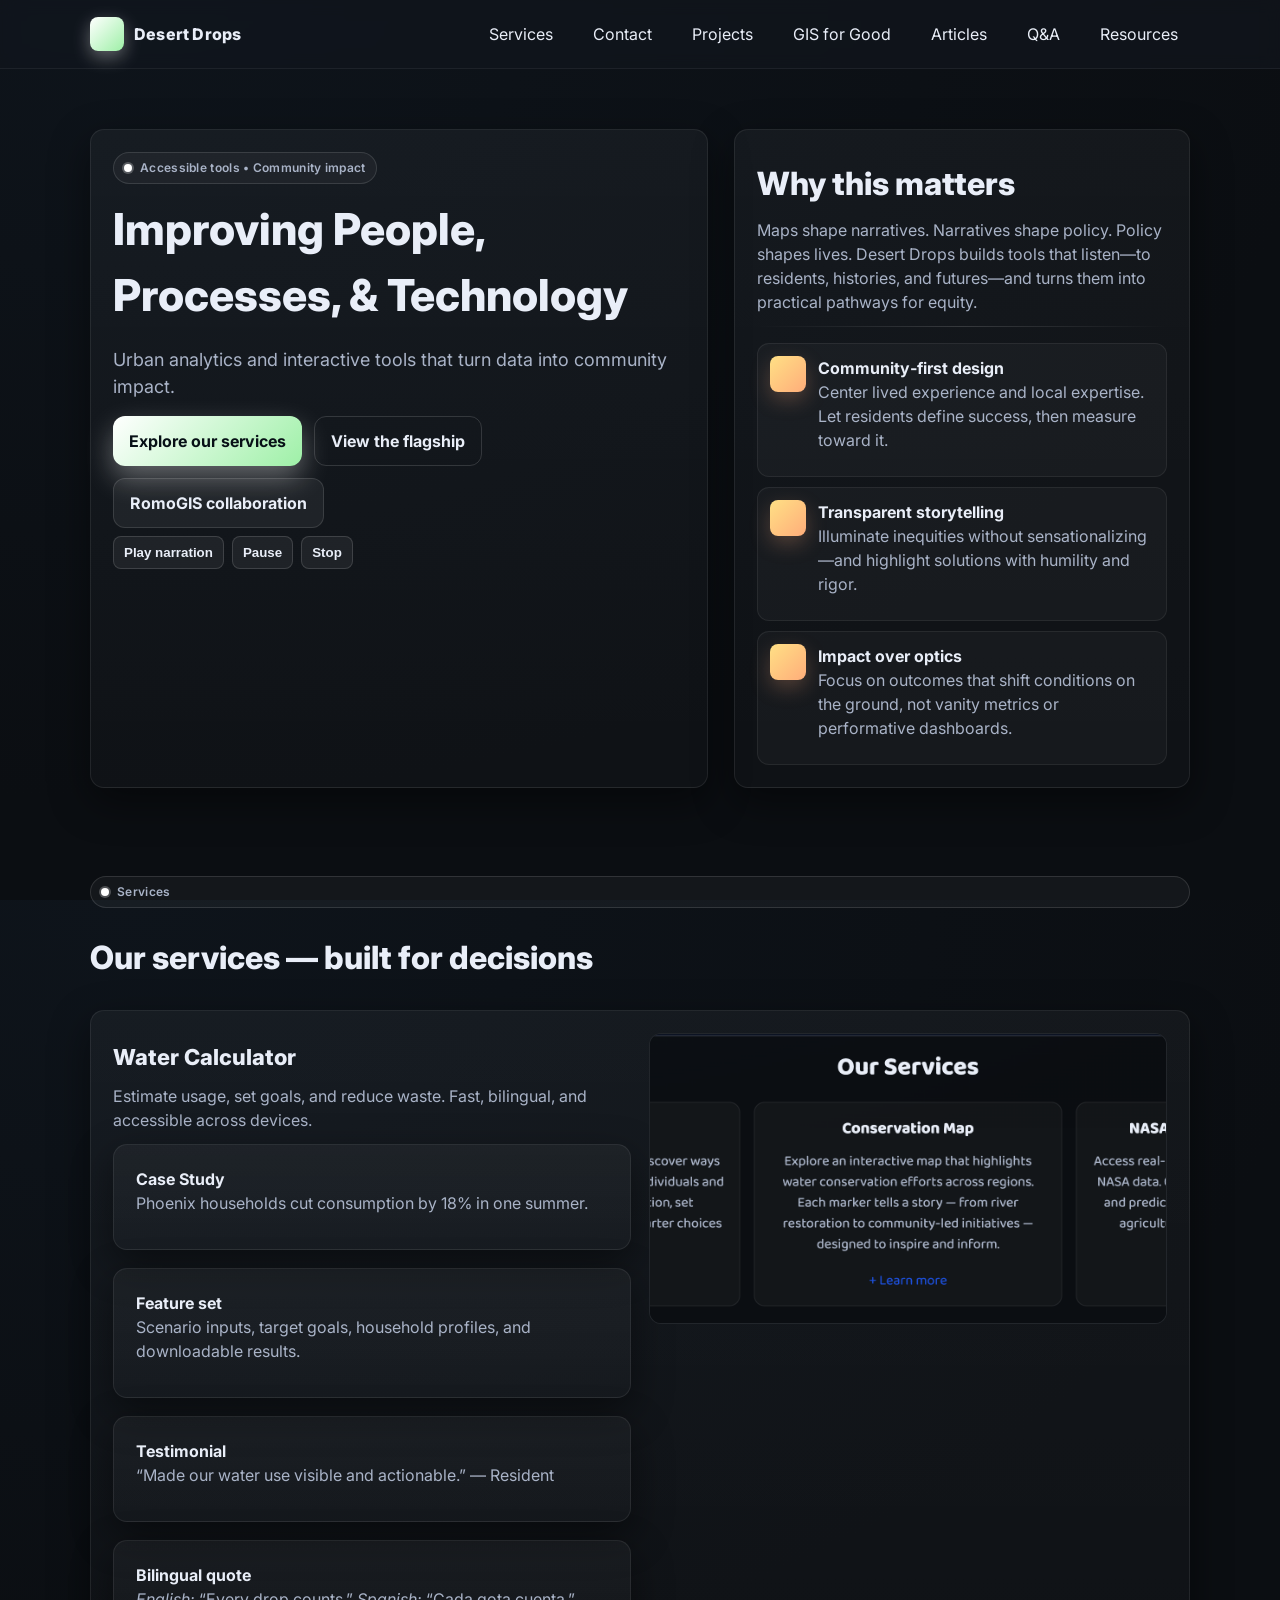
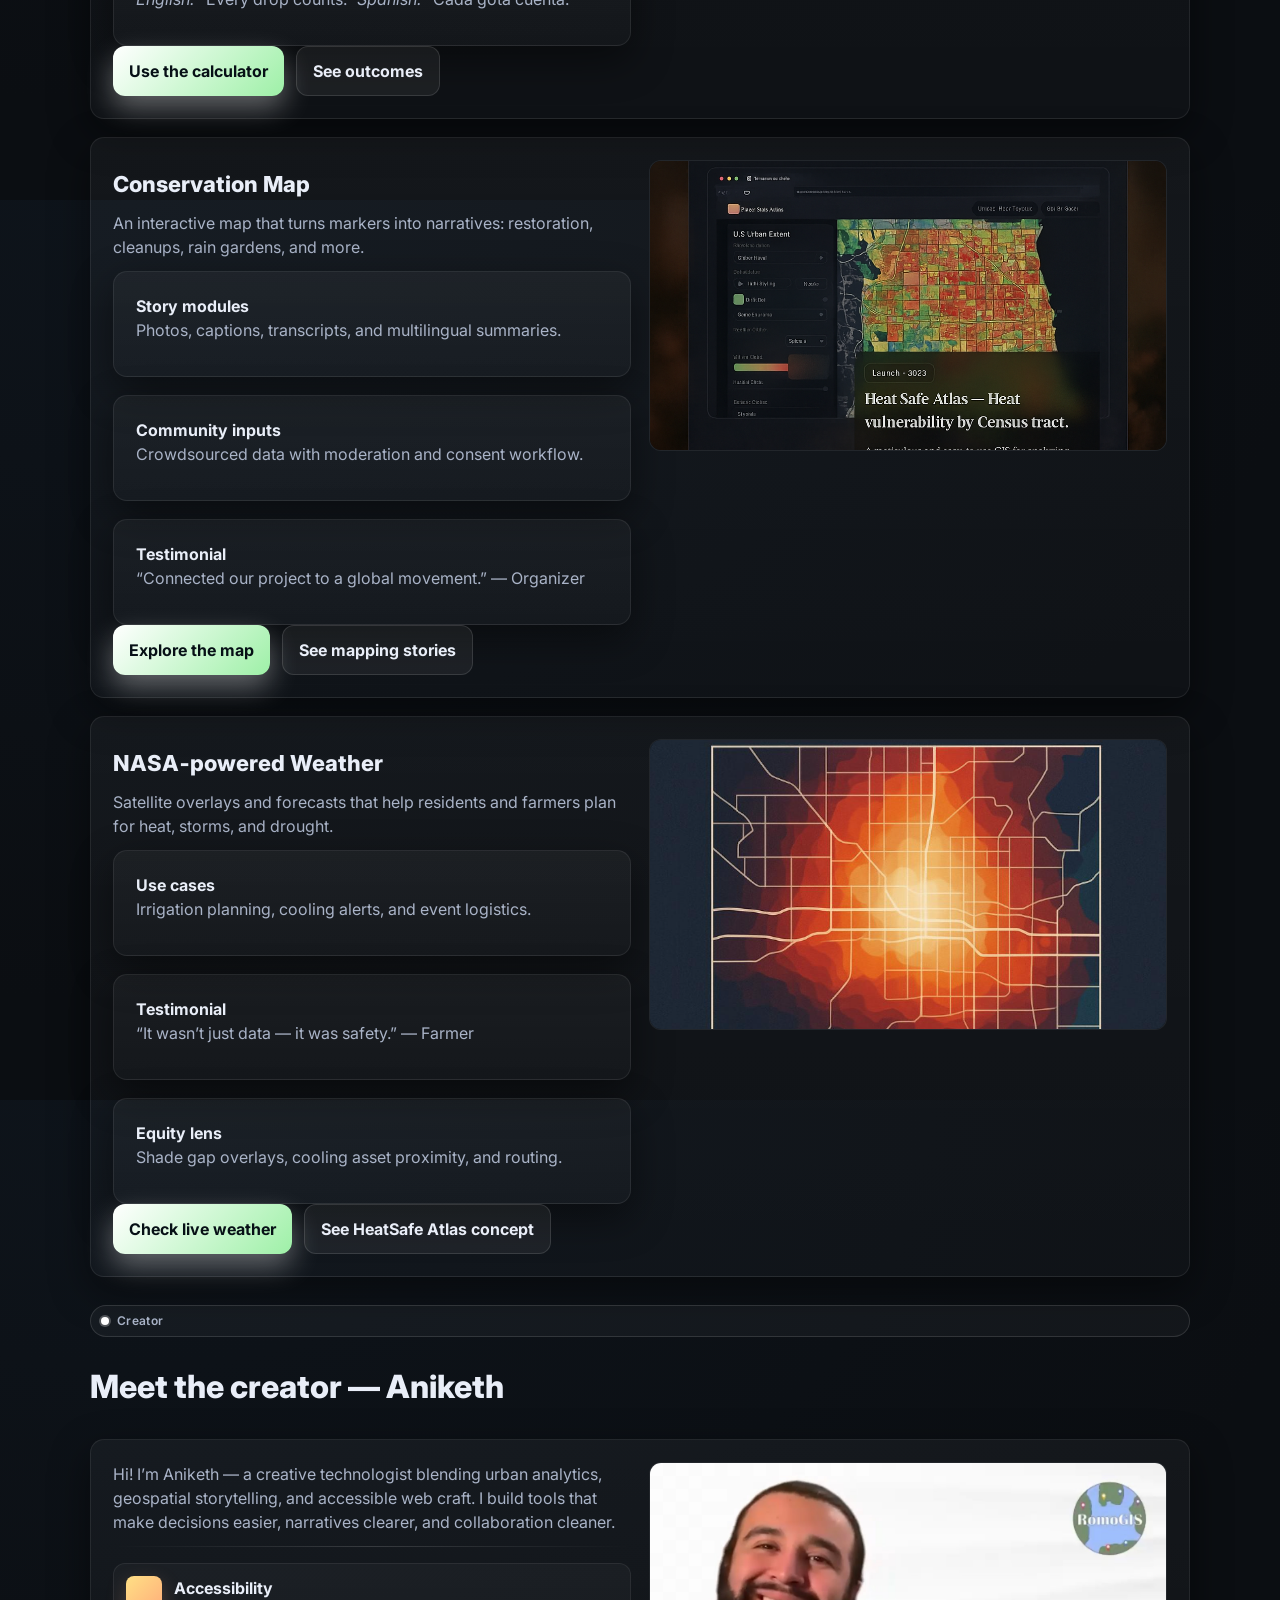
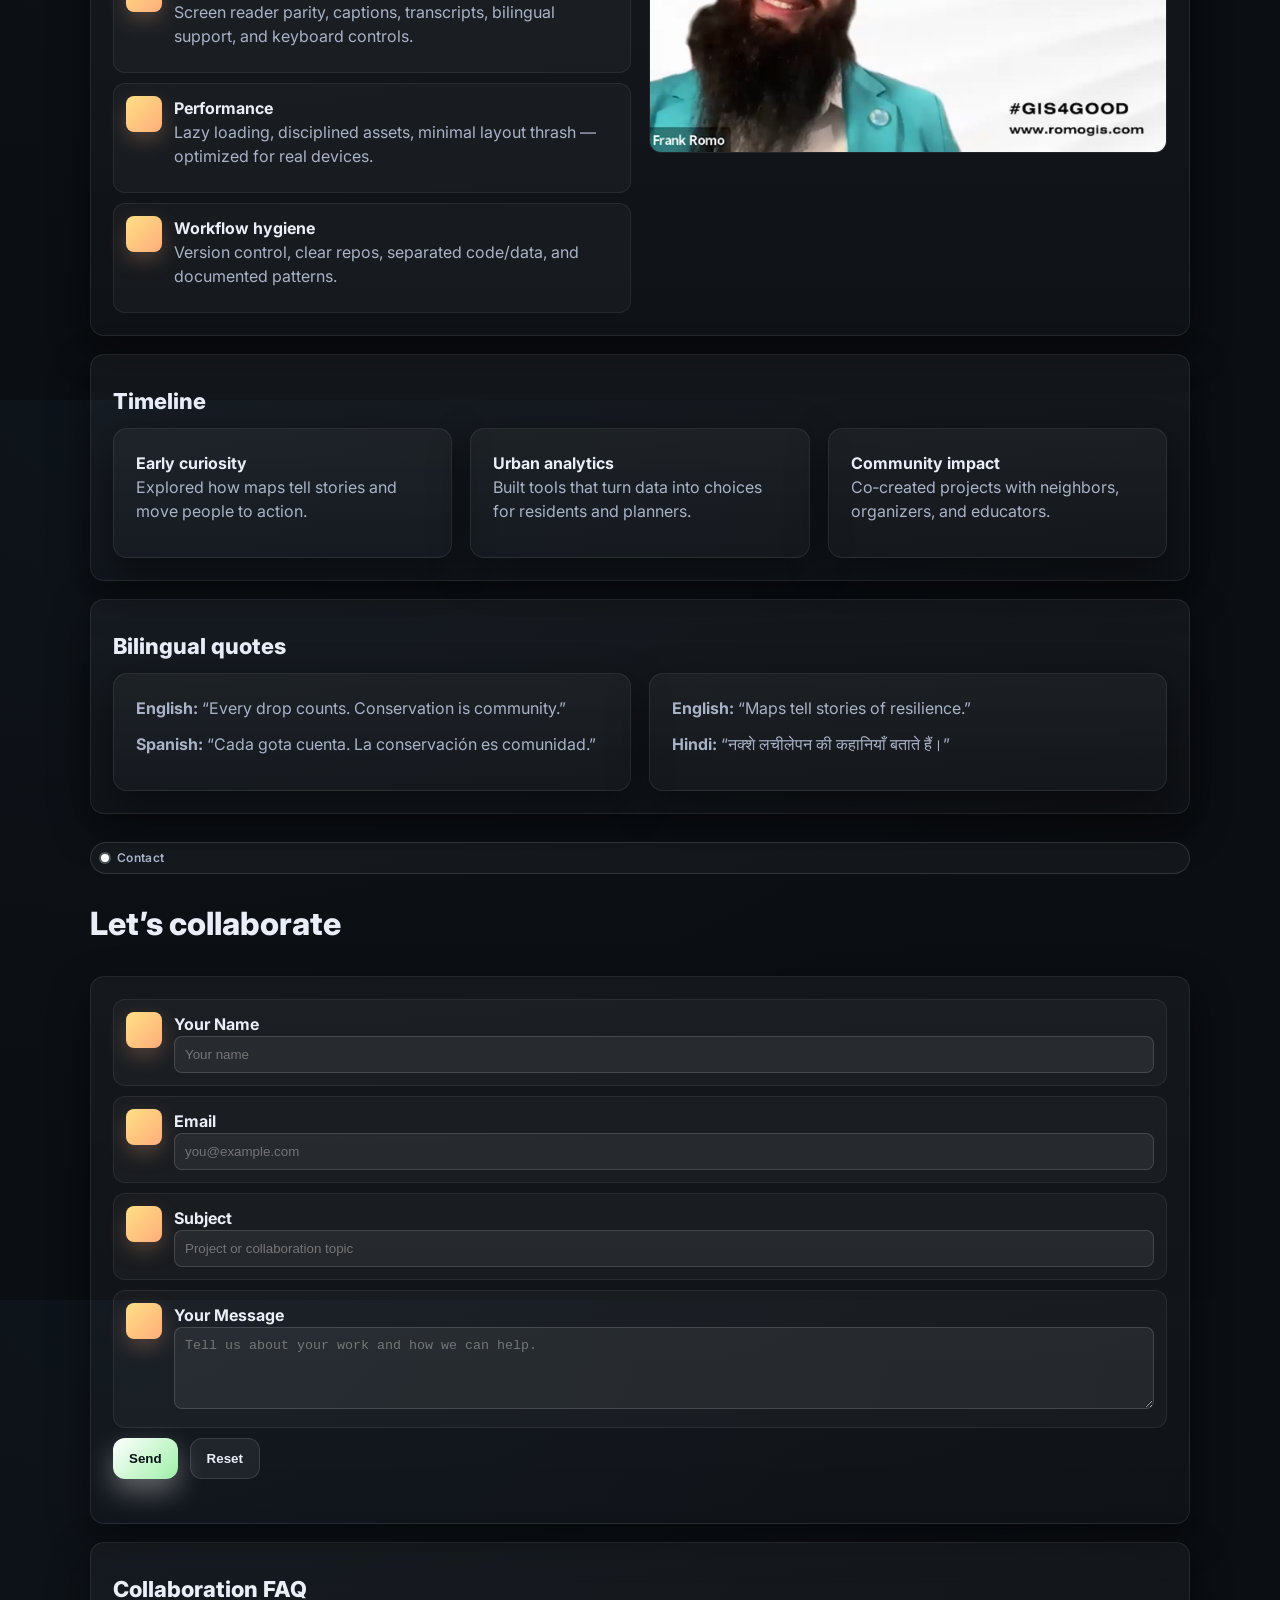
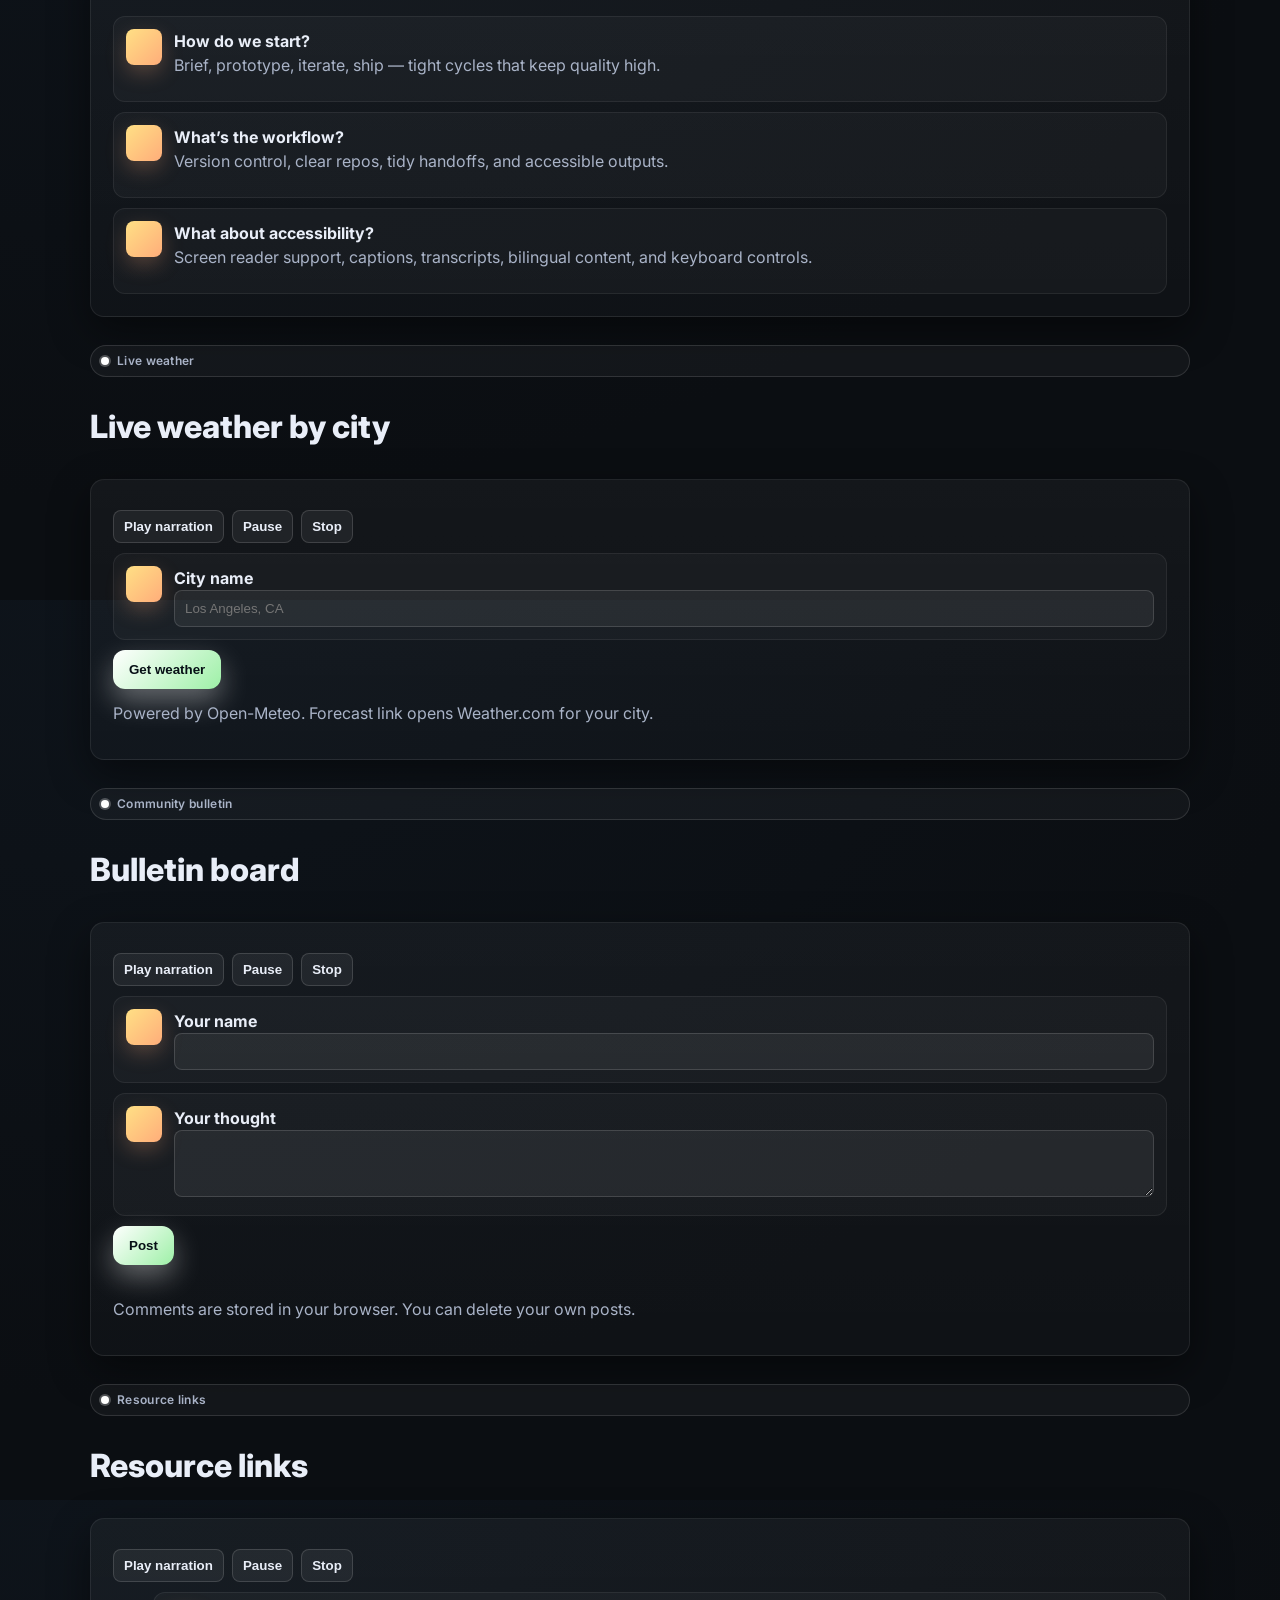
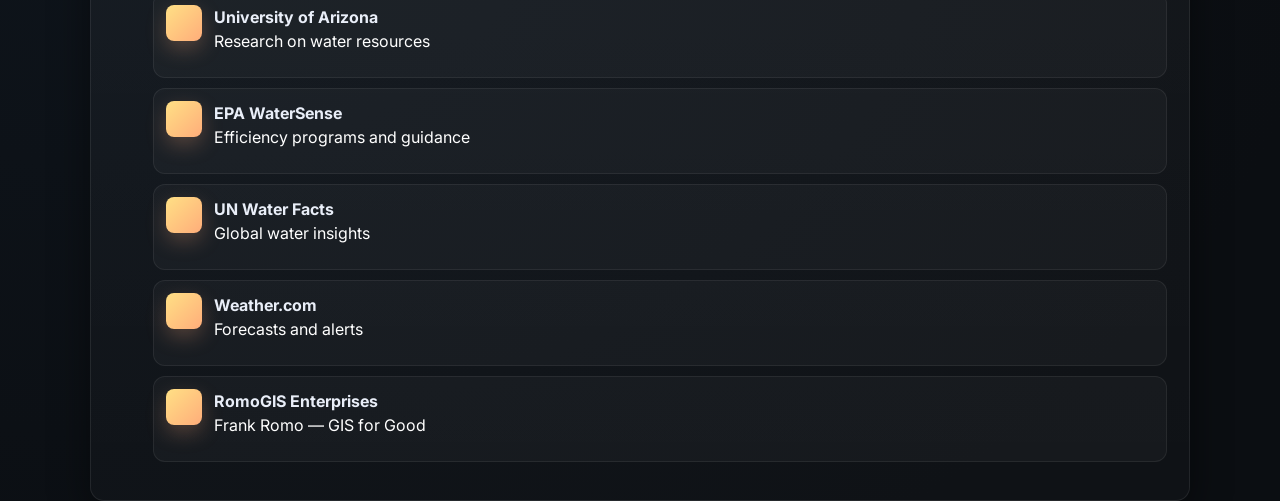
==== public/index.html @ 3dded693 "Initial site commit" ====
<!DOCTYPE html>
<html lang="en">
<head>
  <!-- Meta -->
  <meta charset="UTF-8"/>
  <meta name="viewport" content="width=device-width,initial-scale=1"/>
  <title>Desert Drops — Urban analytics, maps, and accessible tools</title>
  <meta name="description" content="Cinematic urban analytics, accessible tools, and community mapping. Water, conservation, NASA weather, and equity storytelling built for real users."/>

  <!-- Fonts (tribute aesthetic) -->
  <link href="https://fonts.googleapis.com/css2?family=Inter:wght@400;600;800&display=swap" rel="stylesheet"/>

  <!-- Styles -->
  <style>
    :root {
      --bg: #0b0e12;
      --card: #12161d;
      --text: #e9eef8;
      --muted: #a9b3c7;
      --accent: #ffffff;
      --accent-2: #9ef0a7;
      --danger: #ff6b6b;
      --shadow: 0 14px 40px rgba(0,0,0,0.45);
      --radius: 14px;
      --gap: 18px;
      --container: min(1100px, 92vw);
    }

    * { box-sizing: border-box; }
    html, body { height: 100%; }
    body {
      margin: 0;
      background:
        radial-gradient(1200px 800px at 10% 0%, #0e141b, var(--bg)),
        radial-gradient(1000px 600px at 90% 110%, #0e141b, var(--bg));
      color: var(--text);
      font-family: Inter, system-ui, -apple-system, Segoe UI, Roboto, "Helvetica Neue", Arial, sans-serif;
      line-height: 1.5;
    }
    a { color: var(--accent); text-decoration: none; }
    a:hover { text-decoration: underline; }

    /* Header & Nav */
    header {
      position: sticky; top: 0; z-index: 40;
      backdrop-filter: saturate(120%) blur(8px);
      background: rgba(18,22,29,0.7);
      border-bottom: 1px solid rgba(255,255,255,0.06);
    }
    .nav {
      display: flex; align-items: center; justify-content: space-between;
      width: var(--container); margin: 0 auto; padding: 14px 0;
    }
    .brand { display: flex; align-items: center; gap: 10px; font-weight: 800; letter-spacing: 0.2px; }
    .brand .logo {
      width: 34px; height: 34px; border-radius: 8px;
      background: linear-gradient(135deg, var(--accent), var(--accent-2));
      box-shadow: 0 6px 18px rgba(255,255,255,0.35);
    }
    .brand .text { color: var(--text); font-weight: 800; }
    .nav-links { display: flex; gap: 16px; flex-wrap: wrap; }
    .nav-links a {
      padding: 8px 12px; border-radius: 8px; color: var(--text);
      transition: background 0.2s ease;
    }
    .nav-links a:hover { background: rgba(255,255,255,0.06); }

    /* Cards & layout */
    .card {
      background: linear-gradient(180deg, rgba(255,255,255,0.04), rgba(255,255,255,0.02));
      border: 1px solid rgba(255,255,255,0.08);
      border-radius: var(--radius);
      box-shadow: var(--shadow);
    }
    .pad { padding: 22px; }

    .section { width: var(--container); margin: 28px auto; display: grid; gap: var(--gap); }
    .grid-2 { display: grid; grid-template-columns: 1fr 1fr; gap: var(--gap); }
    .grid-3 { display: grid; grid-template-columns: repeat(3, 1fr); gap: var(--gap); }
    .grid-auto { display: grid; gap: var(--gap); grid-template-columns: repeat(auto-fit, minmax(280px, 1fr)); }

    .title { font-size: clamp(26px, 5vw, 44px); font-weight: 800; margin: 12px 0 10px; }
    .lead { color: var(--muted); font-size: clamp(14px, 1.6vw, 18px); margin-bottom: 16px; }
    .h2 { font-size: clamp(22px, 4vw, 32px); font-weight: 800; margin: 8px 0 10px; }
    .p { color: var(--muted); margin: 0 0 12px; }

    .tag {
      display: inline-flex; align-items: center; gap: 8px;
      padding: 6px 10px; border-radius: 999px;
      font-size: 12px; font-weight: 600; letter-spacing: 0.3px;
      color: var(--muted);
      border: 1px solid rgba(255,255,255,0.12);
      background: rgba(255,255,255,0.04);
    }
    .tag .dot {
      width: 8px; height: 8px; border-radius: 50%;
      background: var(--accent);
      box-shadow: 0 0 0 2px rgba(255,255,255,0.25);
    }

    .cta-row { display: flex; gap: 12px; flex-wrap: wrap; }
    .btn {
      display: inline-flex; align-items: center; gap: 10px;
      padding: 12px 16px; border-radius: 12px; font-weight: 700;
      border: 1px solid rgba(255,255,255,0.12);
      background: rgba(255,255,255,0.06); color: var(--text);
      transition: transform 0.06s ease, background 0.2s ease, box-shadow 0.2s ease;
    }
    .btn:hover { transform: translateY(-1px); background: rgba(255,255,255,0.09); }
    .btn.primary {
      background: linear-gradient(135deg, var(--accent), var(--accent-2));
      color: #071016; border: none;
      box-shadow: 0 12px 28px rgba(255,255,255,0.35);
    }
    .btn.ghost { background: transparent; border: 1px solid rgba(255,255,255,0.14); }

    .list { display: grid; gap: 10px; }
    .item {
      display: grid; grid-template-columns: auto 1fr; gap: 12px; align-items: start;
      padding: 12px; border-radius: 12px;
      background: rgba(255,255,255,0.03);
      border: 1px solid rgba(255,255,255,0.07);
    }
    .item .icon {
      width: 36px; height: 36px; border-radius: 8px;
      background: linear-gradient(135deg, #ffe085, #ffad7a);
      box-shadow: 0 8px 20px rgba(255,173,122,0.25);
    }

    /* Media blocks */
    .media-grid { display: grid; gap: 14px; grid-template-columns: repeat(auto-fit, minmax(240px, 1fr)); }
    .media {
      aspect-ratio: 16/9; background: #0f1319;
      border: 1px solid rgba(255,255,255,0.08);
      border-radius: 12px; overflow: hidden;
    }
    .media iframe, .media video, .media img { width: 100%; height: 100%; display: block; object-fit: cover; }

    /* Hero video container */
    .hero { position: relative; min-height: 52vh; overflow: hidden; }
    .hero video { position: absolute; inset: 0; width: 100%; height: 100%; object-fit: cover; opacity: 0.35; }
    .hero-wrap { position: relative; z-index: 1; width: var(--container); margin: 0 auto; padding: 60px 0; display: grid; grid-template-columns: 1.15fr 0.85fr; gap: 26px; }

    /* Divider */
    .divider { height: 1px; background: linear-gradient(90deg, transparent, rgba(255,255,255,0.15), transparent); border: none; margin: 10px 0 16px; }

    /* Accessibility helpers */
    .sr-only { position: absolute !important; width: 1px; height: 1px; padding: 0; margin: -1px; overflow: hidden; clip: rect(0, 0, 0, 0); border: 0; }
    .tts-controls { display: inline-flex; align-items: center; gap: 8px; margin-top: 8px; }
    .tts-btn {
      padding: 8px 10px; border-radius: 8px; border: 1px solid rgba(255,255,255,0.14);
      background: rgba(255,255,255,0.06); color: var(--text); font-weight: 600;
    }

    /* Footer */
    footer {
      width: var(--container); margin: 40px auto 80px;
      color: var(--muted);
      display: flex; justify-content: space-between; align-items: center; gap: 20px;
      border-top: 1px dashed rgba(255,255,255,0.12);
      padding-top: 18px;
    }

    /* Responsive */
    @media (max-width: 900px) {
      .hero-wrap { grid-template-columns: 1fr; }
      .grid-2 { grid-template-columns: 1fr; }
      .grid-3 { grid-template-columns: 1fr; }
    }
  </style>
</head>
<body>
  <!-- Header -->
  <header role="banner" aria-label="Primary navigation">
    <div class="nav">
      <div class="brand" aria-label="Site brand">
        <div class="logo" aria-hidden="true"></div>
        <a href="index.html" class="text">Desert Drops</a>
      </div>
      <nav class="nav-links" aria-label="Main navigation">
        <a href="services.html">Services</a>
        <a href="contact.html">Contact</a>
        <a href="projects.html">Projects</a>
        <a href="gis.html">GIS for Good</a>
        <a href="articles.html">Articles</a>
        <a href="qna.html">Q&A</a>
        <a href="resource.html">Resources</a>  
      </nav>
    </div>
  </header>

  <!-- Hero -->
  <section class="hero" aria-label="Hero with cinematic background">
    <video autoplay loop muted playsinline>
      <source src="assets/lorax.mp4" type="video/mp4"/>
    </video>
    <div class="hero-wrap">
      <article class="card pad" aria-labelledby="hero-title">
        <span class="tag"><span class="dot"></span>Accessible tools • Community impact</span>
        <h1 id="hero-title" class="title">Improving People, Processes, & Technology</h1>
        <p class="lead">Urban analytics and interactive tools that turn data into community impact.</p>
        <div class="cta-row" role="group" aria-label="Primary actions">
          <a class="btn primary" href="#services">Explore our services</a>
          <a class="btn ghost" href="projects.html#featured">View the flagship</a>
          <a class="btn" href="projects.html#romo-collab">RomoGIS collaboration</a>
        </div>
        <div class="tts-controls" aria-label="Text to speech controls">
          <button class="tts-btn" id="tts-play-hero" aria-label="Play narration">Play narration</button>
          <button class="tts-btn" id="tts-pause-hero" aria-label="Pause narration">Pause</button>
          <button class="tts-btn" id="tts-stop-hero" aria-label="Stop narration">Stop</button>
        </div>
      </article>

      <aside class="card pad" aria-labelledby="why-matters-title">
        <h2 id="why-matters-title" class="h2">Why this matters</h2>
        <p class="p">
          Maps shape narratives. Narratives shape policy. Policy shapes lives.
          Desert Drops builds tools that listen—to residents, histories, and futures—and turns them into practical pathways for equity.
        </p>
        <hr class="divider"/>
        <div class="list" aria-label="Core pillars">
          <div class="item">
            <div class="icon" aria-hidden="true"></div>
            <div>
              <strong>Community‑first design</strong>
              <p class="p">Center lived experience and local expertise. Let residents define success, then measure toward it.</p>
            </div>
          </div>
          <div class="item">
            <div class="icon" aria-hidden="true"></div>
            <div>
              <strong>Transparent storytelling</strong>
              <p class="p">Illuminate inequities without sensationalizing—and highlight solutions with humility and rigor.</p>
            </div>
          </div>
          <div class="item">
            <div class="icon" aria-hidden="true"></div>
            <div>
              <strong>Impact over optics</strong>
              <p class="p">Focus on outcomes that shift conditions on the ground, not vanity metrics or performative dashboards.</p>
            </div>
          </div>
        </div>
      </aside>
    </div>
  </section>

  <!-- Services deep dive -->
  <section id="services" class="section" aria-labelledby="services-title">
    <span class="tag"><span class="dot"></span>Services</span>
    <h2 id="services-title" class="h2">Our services — built for decisions</h2>

    <article class="card pad">
      <div class="grid-2">
        <div>
          <h3 class="h2" style="font-size:22px;">Water Calculator</h3>
          <p class="p">Estimate usage, set goals, and reduce waste. Fast, bilingual, and accessible across devices.</p>
          <div class="grid-auto">
            <article class="card pad"><strong>Case Study</strong><p class="p">Phoenix households cut consumption by 18% in one summer.</p></article>
            <article class="card pad"><strong>Feature set</strong><p class="p">Scenario inputs, target goals, household profiles, and downloadable results.</p></article>
            <article class="card pad"><strong>Testimonial</strong><p class="p">“Made our water use visible and actionable.” — Resident</p></article>
            <article class="card pad"><strong>Bilingual quote</strong><p class="p"><em>English:</em> “Every drop counts.” <em>Spanish:</em> “Cada gota cuenta.”</p></article>
          </div>
          <div class="cta-row">
            <a class="btn primary" href="services.html#water-calculator">Use the calculator</a>
            <a class="btn" href="projects.html#case-studies">See outcomes</a>
          </div>
        </div>
        <div>
          <div class="media" aria-label="Water calculator demo">
            <img src="assets/ye.png" alt="Water calculator mockup"/>
          </div>
        </div>
      </div>
    </article>

    <article class="card pad">
      <div class="grid-2">
        <div>
          <h3 class="h2" style="font-size:22px;">Conservation Map</h3>
          <p class="p">An interactive map that turns markers into narratives: restoration, cleanups, rain gardens, and more.</p>
          <div class="grid-auto">
            <article class="card pad"><strong>Story modules</strong><p class="p">Photos, captions, transcripts, and multilingual summaries.</p></article>
            <article class="card pad"><strong>Community inputs</strong><p class="p">Crowdsourced data with moderation and consent workflow.</p></article>
            <article class="card pad"><strong>Testimonial</strong><p class="p">“Connected our project to a global movement.” — Organizer</p></article>
          </div>
          <div class="cta-row">
            <a class="btn primary" href="services.html#conservation-map">Explore the map</a>
            <a class="btn" href="projects.html#mapping-extended">See mapping stories</a>
          </div>
        </div>
        <div>
          <div class="media" aria-label="Conservation map demo">
            <img src="assets/mem2.png" alt="Conservation map mockup"/>
          </div>
        </div>
      </div>
    </article>

    <article class="card pad">
      <div class="grid-2">
        <div>
          <h3 class="h2" style="font-size:22px;">NASA‑powered Weather</h3>
          <p class="p">Satellite overlays and forecasts that help residents and farmers plan for heat, storms, and drought.</p>
          <div class="grid-auto">
            <article class="card pad"><strong>Use cases</strong><p class="p">Irrigation planning, cooling alerts, and event logistics.</p></article>
            <article class="card pad"><strong>Testimonial</strong><p class="p">“It wasn’t just data — it was safety.” — Farmer</p></article>
            <article class="card pad"><strong>Equity lens</strong><p class="p">Shade gap overlays, cooling asset proximity, and routing.</p></article>
          </div>
          <div class="cta-row">
            <a class="btn primary" href="#weather">Check live weather</a>
            <a class="btn" href="projects.html#upcoming-2-details">See HeatSafe Atlas concept</a>
          </div>
        </div>
        <div>
          <div class="media" aria-label="NASA weather demo">
            <img src="assets/eh.png" alt="NASA weather overlays"/>
          </div>
        </div>
      </div>
    </article>
  </section>

  <!-- Meet the creator — extended -->
  <section id="ceo" class="section" aria-labelledby="ceo-title">
    <span class="tag"><span class="dot"></span>Creator</span>
    <h2 id="ceo-title" class="h2">Meet the creator — Aniketh</h2>

    <article class="card pad">
      <div class="grid-2">
        <div>
          <p class="p">
            Hi! I’m Aniketh — a creative technologist blending urban analytics, geospatial storytelling, and accessible web craft.
            I build tools that make decisions easier, narratives clearer, and collaboration cleaner.
          </p>
          <hr class="divider"/>
          <div class="list" aria-label="Creator pillars">
            <div class="item"><div class="icon" aria-hidden="true"></div><div><strong>Accessibility</strong><p class="p">Screen reader parity, captions, transcripts, bilingual support, and keyboard controls.</p></div></div>
            <div class="item"><div class="icon" aria-hidden="true"></div><div><strong>Performance</strong><p class="p">Lazy loading, disciplined assets, minimal layout thrash — optimized for real devices.</p></div></div>
            <div class="item"><div class="icon" aria-hidden="true"></div><div><strong>Workflow hygiene</strong><p class="p">Version control, clear repos, separated code/data, and documented patterns.</p></div></div>
          </div>
        </div>
        <div>
          <div class="media" aria-label="Creator portrait or project collage">
            <img src="assets/wh.jpeg" alt="Community workshop and project collage"/>
          </div>
        </div>
      </div>
    </article>

    <article class="card pad" aria-label="Creator timeline">
      <h3 class="h2" style="font-size:22px;">Timeline</h3>
      <div class="grid-auto">
        <article class="card pad"><strong>Early curiosity</strong><p class="p">Explored how maps tell stories and move people to action.</p></article>
        <article class="card pad"><strong>Urban analytics</strong><p class="p">Built tools that turn data into choices for residents and planners.</p></article>
        <article class="card pad"><strong>Community impact</strong><p class="p">Co‑created projects with neighbors, organizers, and educators.</p></article>
      </div>
    </article>

    <article class="card pad" aria-label="Bilingual quotes">
      <h3 class="h2" style="font-size:22px;">Bilingual quotes</h3>
      <div class="grid-auto">
        <article class="card pad"><p class="p"><strong>English:</strong> “Every drop counts. Conservation is community.”</p><p class="p"><strong>Spanish:</strong> “Cada gota cuenta. La conservación es comunidad.”</p></article>
        <article class="card pad"><p class="p"><strong>English:</strong> “Maps tell stories of resilience.”</p><p class="p"><strong>Hindi:</strong> “नक्शे लचीलेपन की कहानियाँ बताते हैं।”</p></article>
      </div>
    </article>
  </section>

  <!-- Contact -->
  <section id="contact" class="section" aria-labelledby="contact-title">
    <span class="tag"><span class="dot"></span>Contact</span>
    <h2 id="contact-title" class="h2">Let’s collaborate</h2>
    <article class="card pad">
      <form id="contactForm" class="list" aria-label="Contact form">
        <label class="item" for="contactName">
          <div class="icon" aria-hidden="true"></div>
          <div>
            <strong>Your Name</strong>
            <input id="contactName" name="name" type="text" placeholder="Your name" aria-required="true"
                   style="width:100%;padding:10px;border-radius:8px;border:1px solid rgba(255,255,255,0.14);background:rgba(255,255,255,0.06);color:var(--text);" />
          </div>
        </label>
        <label class="item" for="contactEmail">
          <div class="icon" aria-hidden="true"></div>
          <div>
            <strong>Email</strong>
            <input id="contactEmail" name="email" type="email" placeholder="you@example.com" aria-required="true"
                   style="width:100%;padding:10px;border-radius:8px;border:1px solid rgba(255,255,255,0.14);background:rgba(255,255,255,0.06);color:var(--text);" />
          </div>
        </label>
        <label class="item" for="contactSubject">
          <div class="icon" aria-hidden="true"></div>
          <div>
            <strong>Subject</strong>
            <input id="contactSubject" name="subject" type="text" placeholder="Project or collaboration topic" aria-required="true"
                   style="width:100%;padding:10px;border-radius:8px;border:1px solid rgba(255,255,255,0.14);background:rgba(255,255,255,0.06);color:var(--text);" />
          </div>
        </label>
        <label class="item" for="contactMessage">
          <div class="icon" aria-hidden="true"></div>
          <div>
            <strong>Your Message</strong>
            <textarea id="contactMessage" name="message" rows="4" placeholder="Tell us about your work and how we can help."
                      style="width:100%;padding:10px;border-radius:8px;border:1px solid rgba(255,255,255,0.14);background:rgba(255,255,255,0.06);color:var(--text);"></textarea>
          </div>
        </label>
        <div class="cta-row">
          <button type="submit" class="btn primary">Send</button>
          <button type="reset" class="btn">Reset</button>
        </div>
        <div id="contactStatus" class="p" aria-live="polite"></div>
      </form>
    </article>

    <article class="card pad" aria-label="Collaboration FAQ">
      <h3 class="h2" style="font-size:22px;">Collaboration FAQ</h3>
      <div class="list">
        <div class="item"><div class="icon" aria-hidden="true"></div><div><strong>How do we start?</strong><p class="p">Brief, prototype, iterate, ship — tight cycles that keep quality high.</p></div></div>
        <div class="item"><div class="icon" aria-hidden="true"></div><div><strong>What’s the workflow?</strong><p class="p">Version control, clear repos, tidy handoffs, and accessible outputs.</p></div></div>
        <div class="item"><div class="icon" aria-hidden="true"></div><div><strong>What about accessibility?</strong><p class="p">Screen reader support, captions, transcripts, bilingual content, and keyboard controls.</p></div></div>
      </div>
    </article>
  </section>

  <!-- Weather -->
  <section id="weather" class="section" aria-labelledby="weather-title">
    <span class="tag"><span class="dot"></span>Live weather</span>
    <h2 id="weather-title" class="h2">Live weather by city</h2>
    <article class="card pad">
      <div class="tts-controls" aria-label="Weather TTS controls">
        <button class="tts-btn" id="tts-play-weather">Play narration</button>
        <button class="tts-btn" id="tts-pause-weather">Pause</button>
        <button class="tts-btn" id="tts-stop-weather">Stop</button>
      </div>
      <form id="weatherForm" aria-describedby="weatherResult" class="list" style="margin-top:10px;">
        <label class="item" for="cityInput">
          <div class="icon" aria-hidden="true"></div>
          <div>
            <strong>City name</strong>
            <input type="text" id="cityInput" placeholder="Los Angeles, CA" required
                   style="width:100%;padding:10px;border-radius:8px;border:1px solid rgba(255,255,255,0.14);background:rgba(255,255,255,0.06);color:var(--text);" />
          </div>
        </label>
        <div class="cta-row">
          <button type="submit" class="btn primary">Get weather</button>
        </div>
      </form>
      <div id="weatherResult" class="p" aria-live="polite" style="margin-top:8px;"></div>
      <p class="p">Powered by Open-Meteo. Forecast link opens Weather.com for your city.</p>
    </article>
  </section>

  <!-- Bulletin -->
  <section id="bulletin" class="section" aria-labelledby="bulletin-title">
    <span class="tag"><span class="dot"></span>Community bulletin</span>
    <h2 id="bulletin-title" class="h2">Bulletin board</h2>
    <article class="card pad">
      <div class="tts-controls" aria-label="Bulletin TTS controls">
        <button class="tts-btn" id="tts-play-bulletin">Play narration</button>
        <button class="tts-btn" id="tts-pause-bulletin">Pause</button>
        <button class="tts-btn" id="tts-stop-bulletin">Stop</button>
      </div>
      <form id="commentForm" aria-describedby="commentList" class="list" style="margin-top:10px;">
        <label class="item" for="commentAuthor">
          <div class="icon" aria-hidden="true"></div>
          <div>
            <strong>Your name</strong>
            <input type="text" id="commentAuthor" required
                   style="width:100%;padding:10px;border-radius:8px;border:1px solid rgba(255,255,255,0.14);background:rgba(255,255,255,0.06);color:var(--text);" />
          </div>
        </label>
        <label class="item" for="commentText">
          <div class="icon" aria-hidden="true"></div>
          <div>
            <strong>Your thought</strong>
            <textarea id="commentText" rows="3" required
                      style="width:100%;padding:10px;border-radius:8px;border:1px solid rgba(255,255,255,0.14);background:rgba(255,255,255,0.06);color:var(--text);"></textarea>
          </div>
        </label>
        <div class="cta-row"><button type="submit" class="btn primary">Post</button></div>
      </form>
      <ul id="commentList" class="list" style="list-style:none; padding:0;"></ul>
      <p class="p">Comments are stored in your browser. You can delete your own posts.</p>
    </article>
  </section>

  <!-- Resources -->
  <section id="resources" class="section" aria-labelledby="resources-title">
    <span class="tag"><span class="dot"></span>Resource links</span>
    <h2 id="resources-title" class="h2">Resource links</h2>
    <article class="card pad">
      <div class="tts-controls" aria-label="Resources TTS controls">
        <button class="tts-btn" id="tts-play-resources">Play narration</button>
        <button class="tts-btn" id="tts-pause-resources">Pause</button>
        <button class="tts-btn" id="tts-stop-resources">Stop</button>
      </div>
      <ul class="list" style="margin-top:10px;">
        <li class="item"><div class="icon" aria-hidden="true"></div><div><strong>University of Arizona</strong><p class="p"><a href="https://wrrc.arizona.edu/" target="_blank" rel="noopener">Research on water resources</a></p></div></li>
        <li class="item"><div class="icon" aria-hidden="true"></div><div><strong>EPA WaterSense</strong><p class="p"><a href="https://www.epa.gov/watersense" target="_blank" rel="noopener">Efficiency programs and guidance</a></p></div></li>
        <li class="item"><div class="icon" aria-hidden="true"></div><div><strong>UN Water Facts</strong><p class="p"><a href="https://www.unwater.org/water-facts" target="_blank" rel="noopener">Global water insights</a></p></div></li>
        <li class="item"><div class="icon" aria-hidden="true"></div><div><strong>Weather.com</strong><p class="p"><a href="https://www.weather.com" target="_blank" rel="noopener">Forecasts and alerts</a></p></div></li>
        <li class="item"><div class="icon" aria-hidden="true"></div><div><strong>RomoGIS Enterprises</strong><p class="p"><a href="https://romogis.com" target="_blank" rel="noopener">Frank Romo — GIS for Good</a></p></div></li>
      </ul>
    </article>
  </section>
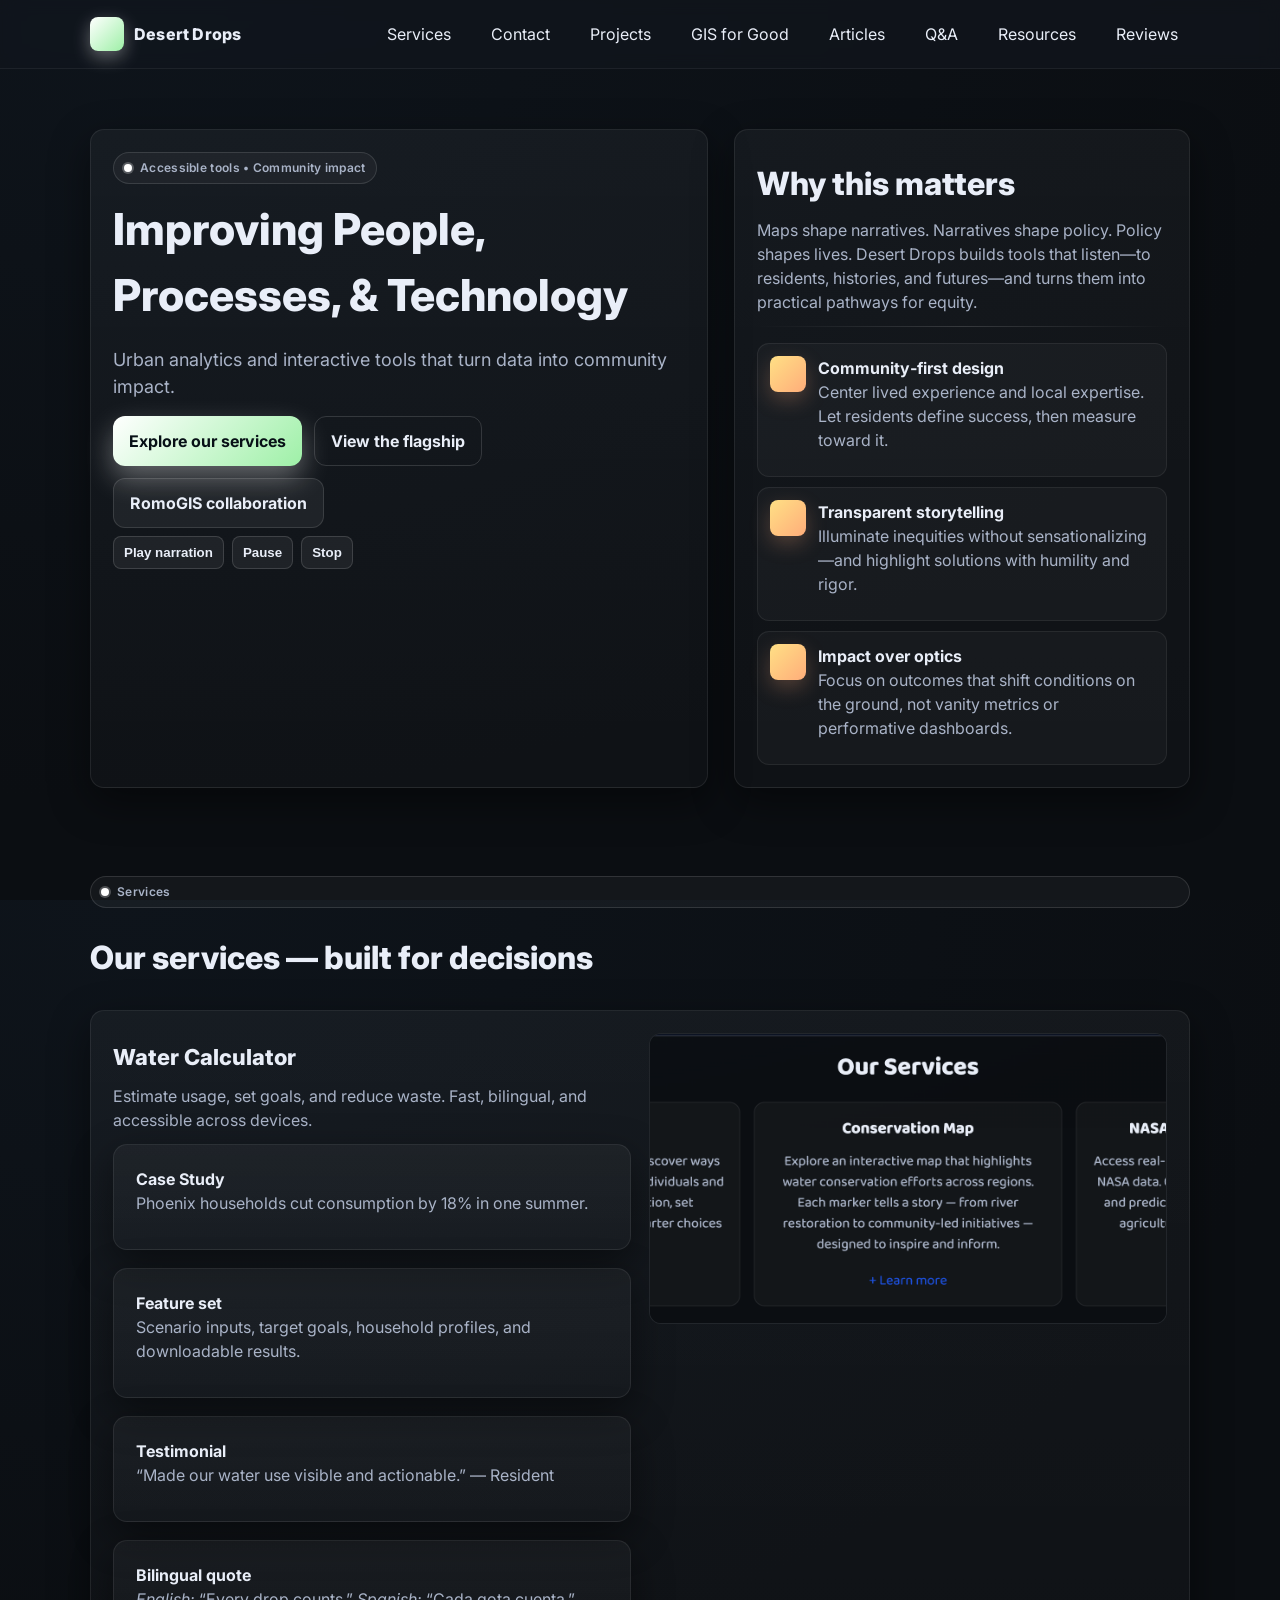
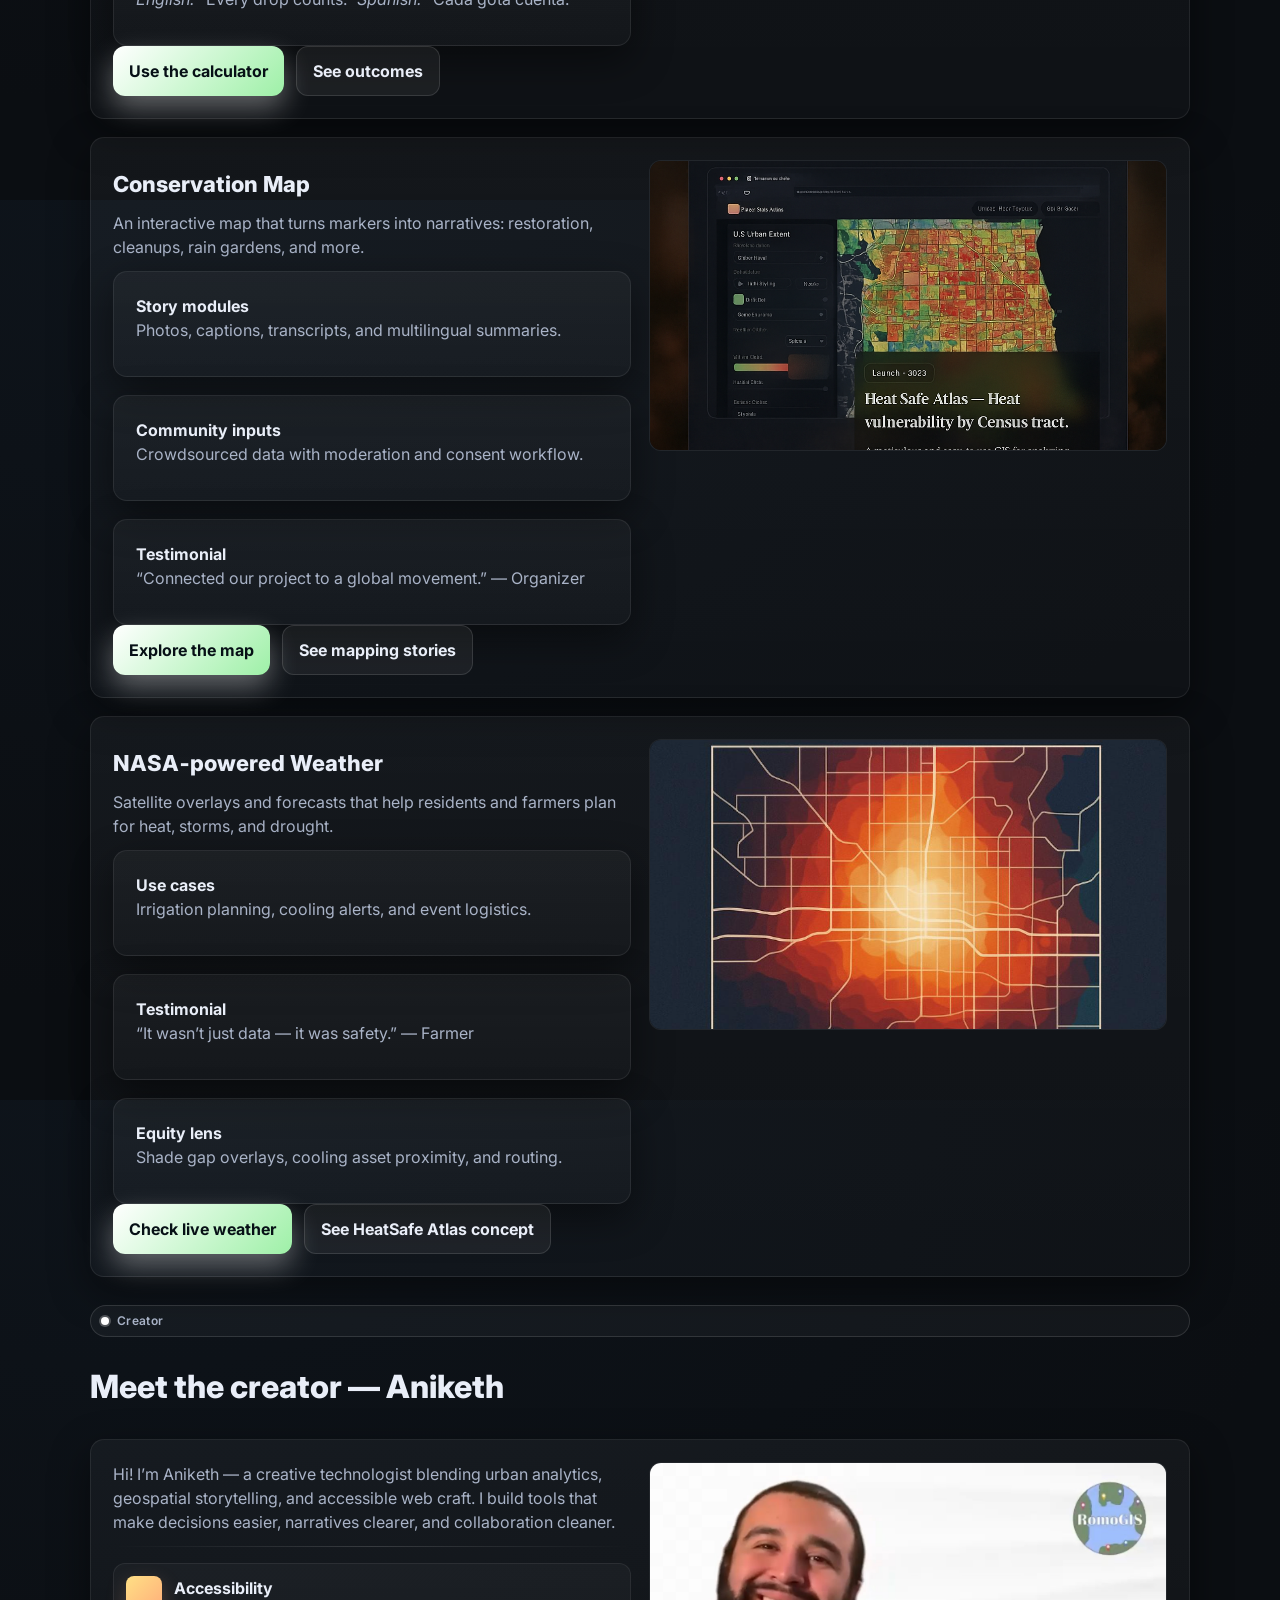
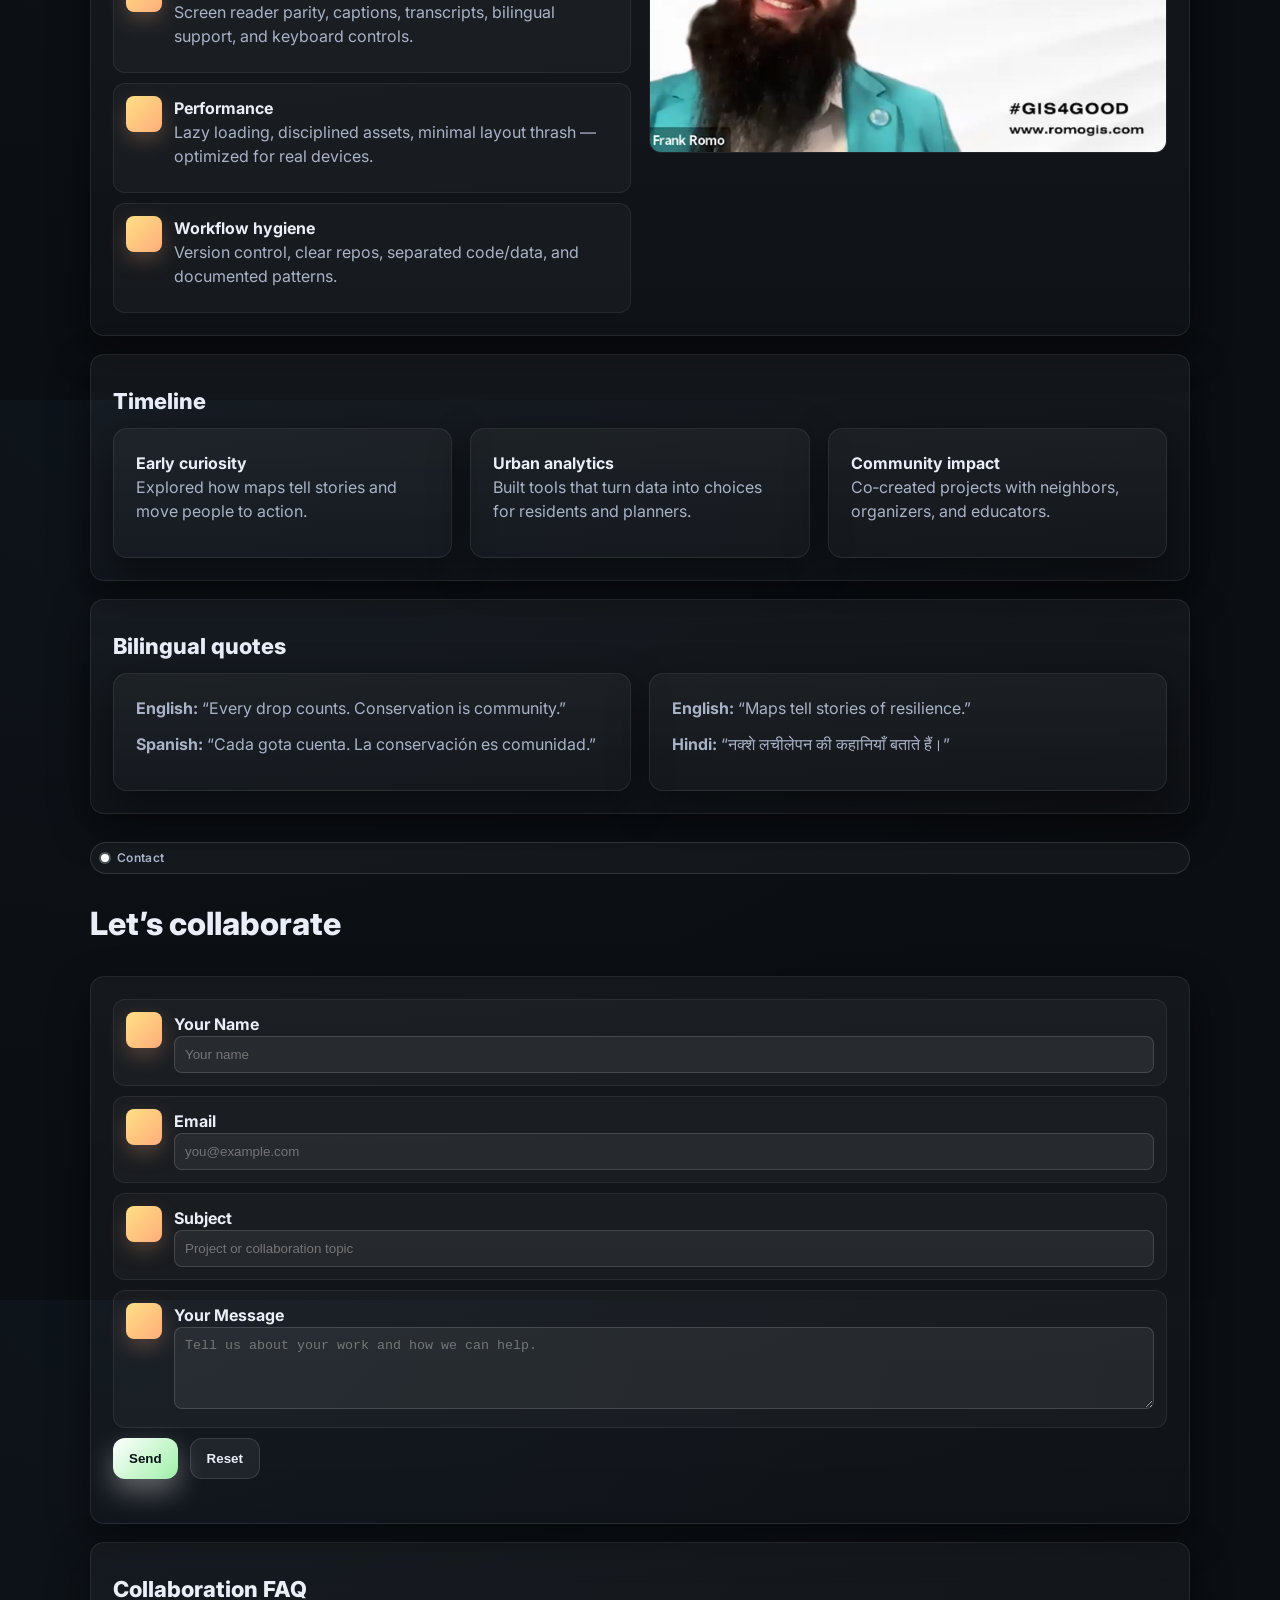
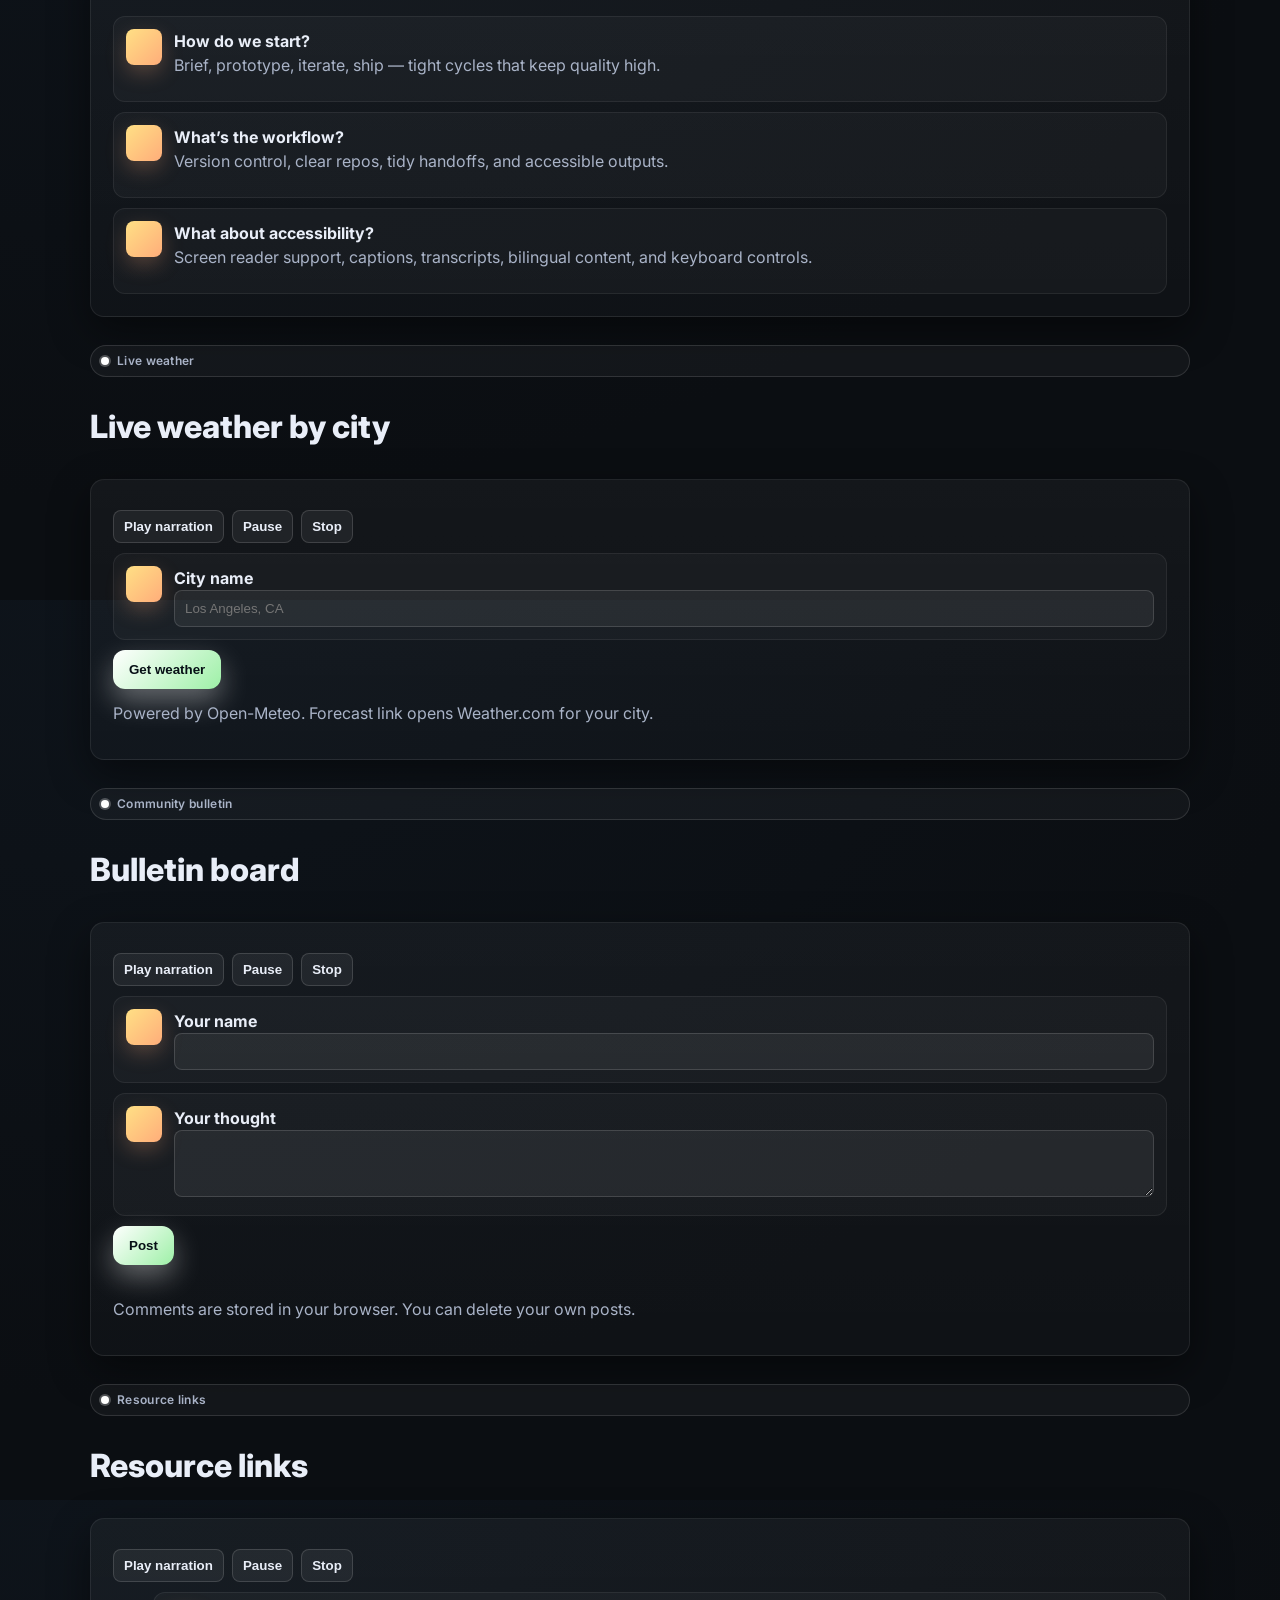
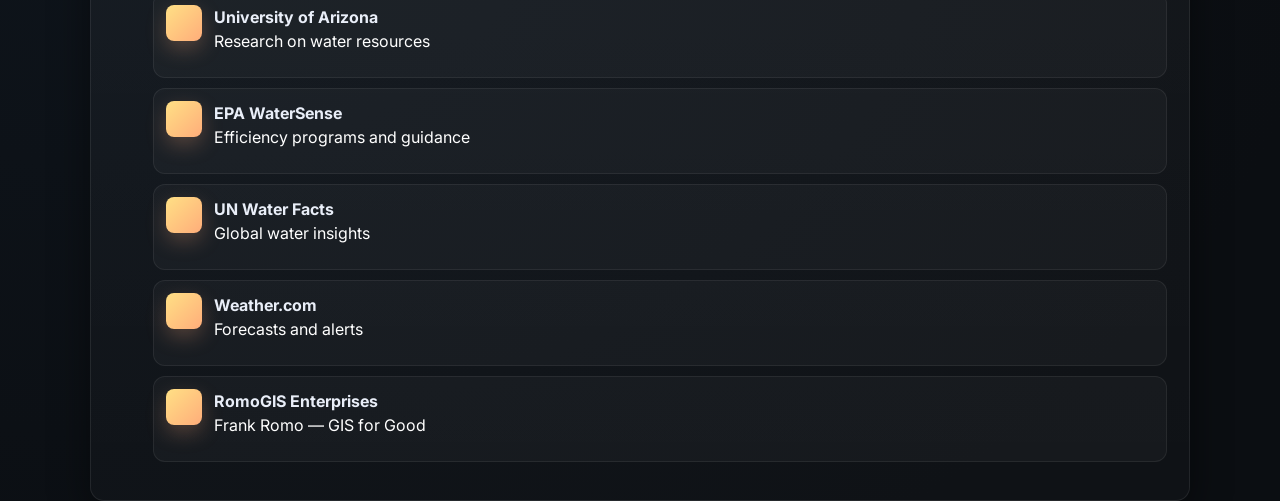
==== commit 07cca24d: "Initial commit of Desert Drops reviews site" ====
--- a/public/index.html
+++ b/public/index.html
@@ -184,7 +184,8 @@
         <a href="gis.html">GIS for Good</a>
         <a href="articles.html">Articles</a>
         <a href="qna.html">Q&A</a>
-        <a href="resource.html">Resources</a>  
+        <a href="resource.html">Resources</a>
+        <a href="reviews.html">Reviews</a>
       </nav>
     </div>
   </header>
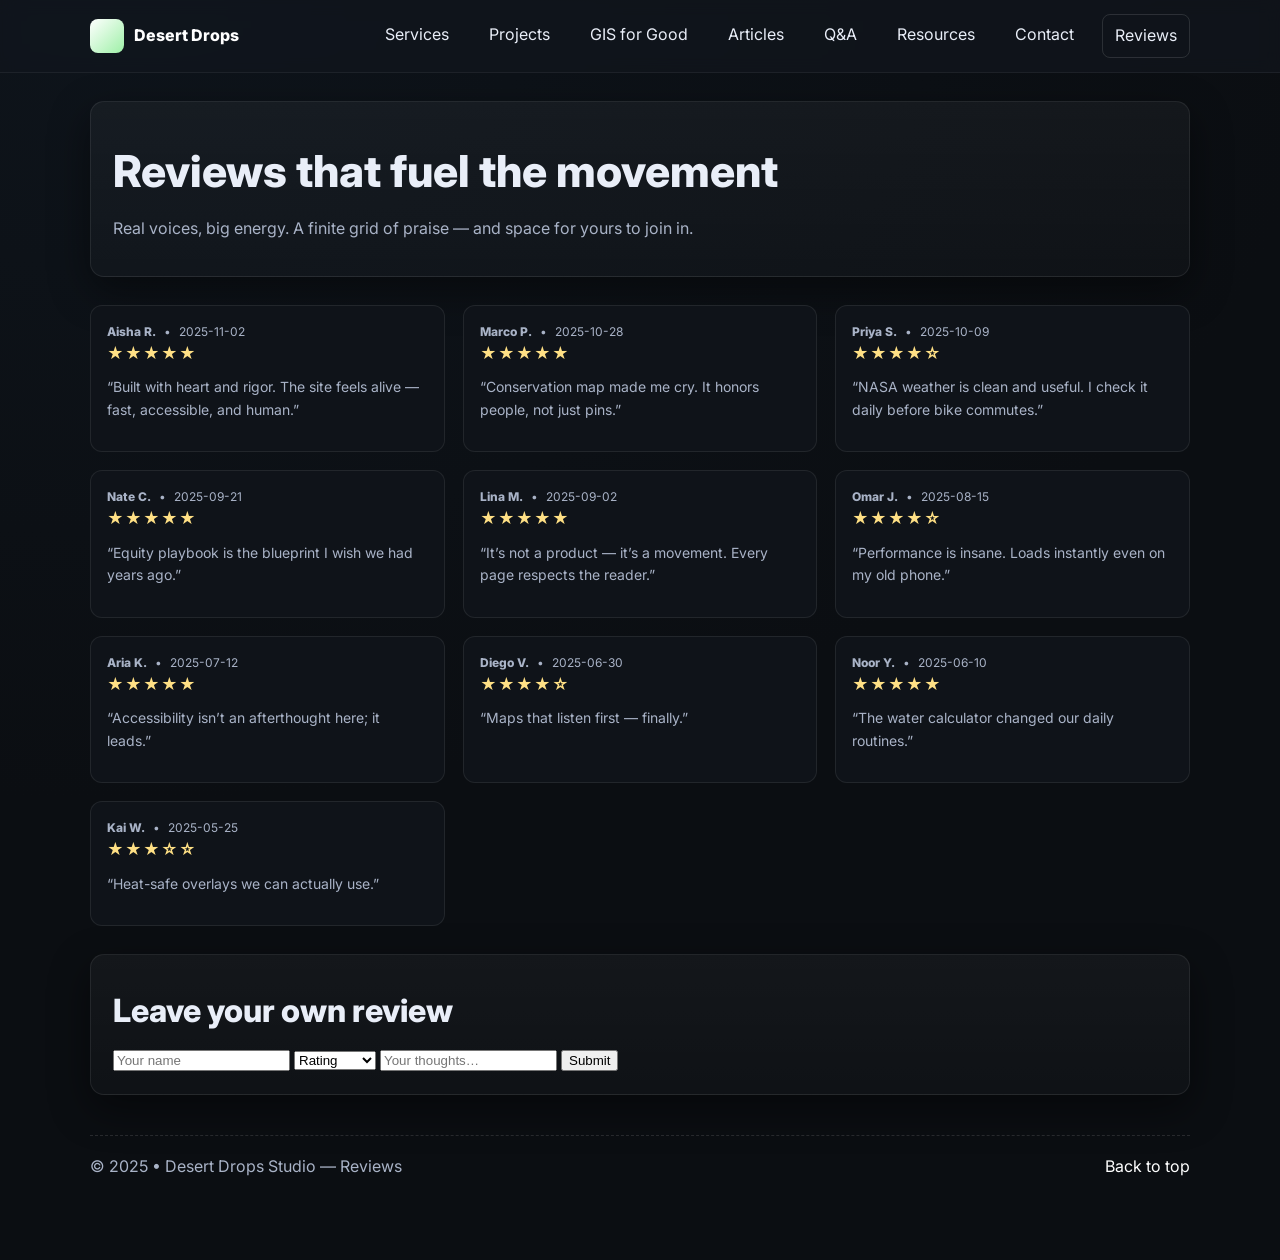
==== commit bc476f91: "Rename reviews.html to index.html for GitHub Pages" ====
--- a/public/index.html
+++ b/public/index.html
@@ -1,506 +1,202 @@
 <!DOCTYPE html>
 <html lang="en">
 <head>
-  <!-- Meta -->
   <meta charset="UTF-8"/>
-  <meta name="viewport" content="width=device-width,initial-scale=1"/>
-  <title>Desert Drops — Urban analytics, maps, and accessible tools</title>
-  <meta name="description" content="Cinematic urban analytics, accessible tools, and community mapping. Water, conservation, NASA weather, and equity storytelling built for real users."/>
-
-  <!-- Fonts (tribute aesthetic) -->
+  <meta name="viewport" content="width=device-width, initial-scale=1"/>
+  <title>Desert Drops — Reviews</title>
+
   <link href="https://fonts.googleapis.com/css2?family=Inter:wght@400;600;800&display=swap" rel="stylesheet"/>
 
-  <!-- Styles -->
   <style>
-    :root {
+    :root{
       --bg: #0b0e12;
       --card: #12161d;
       --text: #e9eef8;
       --muted: #a9b3c7;
       --accent: #ffffff;
       --accent-2: #9ef0a7;
-      --danger: #ff6b6b;
       --shadow: 0 14px 40px rgba(0,0,0,0.45);
       --radius: 14px;
       --gap: 18px;
       --container: min(1100px, 92vw);
     }
-
-    * { box-sizing: border-box; }
-    html, body { height: 100%; }
-    body {
-      margin: 0;
+    *{ box-sizing:border-box; }
+    body{
+      margin:0;
       background:
         radial-gradient(1200px 800px at 10% 0%, #0e141b, var(--bg)),
         radial-gradient(1000px 600px at 90% 110%, #0e141b, var(--bg));
-      color: var(--text);
-      font-family: Inter, system-ui, -apple-system, Segoe UI, Roboto, "Helvetica Neue", Arial, sans-serif;
-      line-height: 1.5;
-    }
-    a { color: var(--accent); text-decoration: none; }
-    a:hover { text-decoration: underline; }
-
-    /* Header & Nav */
-    header {
-      position: sticky; top: 0; z-index: 40;
+      color:var(--text);
+      font-family: Inter, system-ui, -apple-system, Segoe UI, Roboto, Arial, sans-serif;
+      line-height:1.6;
+    }
+    a{ color:var(--accent); text-decoration:none; }
+    a:hover{ text-decoration:underline; }
+
+    header{
+      position: sticky; top:0; z-index:50;
       backdrop-filter: saturate(120%) blur(8px);
       background: rgba(18,22,29,0.7);
       border-bottom: 1px solid rgba(255,255,255,0.06);
     }
-    .nav {
-      display: flex; align-items: center; justify-content: space-between;
-      width: var(--container); margin: 0 auto; padding: 14px 0;
-    }
-    .brand { display: flex; align-items: center; gap: 10px; font-weight: 800; letter-spacing: 0.2px; }
-    .brand .logo {
-      width: 34px; height: 34px; border-radius: 8px;
-      background: linear-gradient(135deg, var(--accent), var(--accent-2));
-      box-shadow: 0 6px 18px rgba(255,255,255,0.35);
-    }
-    .brand .text { color: var(--text); font-weight: 800; }
-    .nav-links { display: flex; gap: 16px; flex-wrap: wrap; }
-    .nav-links a {
-      padding: 8px 12px; border-radius: 8px; color: var(--text);
-      transition: background 0.2s ease;
-    }
-    .nav-links a:hover { background: rgba(255,255,255,0.06); }
-
-    /* Cards & layout */
-    .card {
-      background: linear-gradient(180deg, rgba(255,255,255,0.04), rgba(255,255,255,0.02));
-      border: 1px solid rgba(255,255,255,0.08);
-      border-radius: var(--radius);
-      box-shadow: var(--shadow);
-    }
-    .pad { padding: 22px; }
-
-    .section { width: var(--container); margin: 28px auto; display: grid; gap: var(--gap); }
-    .grid-2 { display: grid; grid-template-columns: 1fr 1fr; gap: var(--gap); }
-    .grid-3 { display: grid; grid-template-columns: repeat(3, 1fr); gap: var(--gap); }
-    .grid-auto { display: grid; gap: var(--gap); grid-template-columns: repeat(auto-fit, minmax(280px, 1fr)); }
-
-    .title { font-size: clamp(26px, 5vw, 44px); font-weight: 800; margin: 12px 0 10px; }
-    .lead { color: var(--muted); font-size: clamp(14px, 1.6vw, 18px); margin-bottom: 16px; }
-    .h2 { font-size: clamp(22px, 4vw, 32px); font-weight: 800; margin: 8px 0 10px; }
-    .p { color: var(--muted); margin: 0 0 12px; }
-
-    .tag {
-      display: inline-flex; align-items: center; gap: 8px;
-      padding: 6px 10px; border-radius: 999px;
-      font-size: 12px; font-weight: 600; letter-spacing: 0.3px;
-      color: var(--muted);
-      border: 1px solid rgba(255,255,255,0.12);
-      background: rgba(255,255,255,0.04);
-    }
-    .tag .dot {
-      width: 8px; height: 8px; border-radius: 50%;
-      background: var(--accent);
-      box-shadow: 0 0 0 2px rgba(255,255,255,0.25);
-    }
-
-    .cta-row { display: flex; gap: 12px; flex-wrap: wrap; }
-    .btn {
-      display: inline-flex; align-items: center; gap: 10px;
-      padding: 12px 16px; border-radius: 12px; font-weight: 700;
-      border: 1px solid rgba(255,255,255,0.12);
-      background: rgba(255,255,255,0.06); color: var(--text);
-      transition: transform 0.06s ease, background 0.2s ease, box-shadow 0.2s ease;
-    }
-    .btn:hover { transform: translateY(-1px); background: rgba(255,255,255,0.09); }
-    .btn.primary {
-      background: linear-gradient(135deg, var(--accent), var(--accent-2));
-      color: #071016; border: none;
-      box-shadow: 0 12px 28px rgba(255,255,255,0.35);
-    }
-    .btn.ghost { background: transparent; border: 1px solid rgba(255,255,255,0.14); }
-
-    .list { display: grid; gap: 10px; }
-    .item {
-      display: grid; grid-template-columns: auto 1fr; gap: 12px; align-items: start;
-      padding: 12px; border-radius: 12px;
-      background: rgba(255,255,255,0.03);
-      border: 1px solid rgba(255,255,255,0.07);
-    }
-    .item .icon {
-      width: 36px; height: 36px; border-radius: 8px;
-      background: linear-gradient(135deg, #ffe085, #ffad7a);
-      box-shadow: 0 8px 20px rgba(255,173,122,0.25);
-    }
-
-    /* Media blocks */
-    .media-grid { display: grid; gap: 14px; grid-template-columns: repeat(auto-fit, minmax(240px, 1fr)); }
-    .media {
-      aspect-ratio: 16/9; background: #0f1319;
-      border: 1px solid rgba(255,255,255,0.08);
-      border-radius: 12px; overflow: hidden;
-    }
-    .media iframe, .media video, .media img { width: 100%; height: 100%; display: block; object-fit: cover; }
-
-    /* Hero video container */
-    .hero { position: relative; min-height: 52vh; overflow: hidden; }
-    .hero video { position: absolute; inset: 0; width: 100%; height: 100%; object-fit: cover; opacity: 0.35; }
-    .hero-wrap { position: relative; z-index: 1; width: var(--container); margin: 0 auto; padding: 60px 0; display: grid; grid-template-columns: 1.15fr 0.85fr; gap: 26px; }
-
-    /* Divider */
-    .divider { height: 1px; background: linear-gradient(90deg, transparent, rgba(255,255,255,0.15), transparent); border: none; margin: 10px 0 16px; }
-
-    /* Accessibility helpers */
-    .sr-only { position: absolute !important; width: 1px; height: 1px; padding: 0; margin: -1px; overflow: hidden; clip: rect(0, 0, 0, 0); border: 0; }
-    .tts-controls { display: inline-flex; align-items: center; gap: 8px; margin-top: 8px; }
-    .tts-btn {
-      padding: 8px 10px; border-radius: 8px; border: 1px solid rgba(255,255,255,0.14);
-      background: rgba(255,255,255,0.06); color: var(--text); font-weight: 600;
-    }
-
-    /* Footer */
-    footer {
-      width: var(--container); margin: 40px auto 80px;
-      color: var(--muted);
-      display: flex; justify-content: space-between; align-items: center; gap: 20px;
-      border-top: 1px dashed rgba(255,255,255,0.12);
-      padding-top: 18px;
-    }
-
-    /* Responsive */
-    @media (max-width: 900px) {
-      .hero-wrap { grid-template-columns: 1fr; }
-      .grid-2 { grid-template-columns: 1fr; }
-      .grid-3 { grid-template-columns: 1fr; }
-    }
+    .nav{ display:flex; justify-content:space-between; align-items:center; width:var(--container); margin:0 auto; padding:14px 0; }
+    .brand{ display:flex; align-items:center; gap:10px; font-weight:800; }
+    .brand .logo{ width:34px; height:34px; border-radius:8px; background:linear-gradient(135deg,var(--accent),var(--accent-2)); }
+    .nav-links{ display:flex; gap:16px; flex-wrap:wrap; }
+    .nav-links a{ padding:8px 12px; border-radius:8px; color:var(--text); }
+    .nav-links a:hover{ background:rgba(255,255,255,0.06); }
+    .nav-links .active{ border:1px solid rgba(255,255,255,0.12); }
+
+    .section{ width:var(--container); margin:28px auto; display:grid; gap:var(--gap); }
+    .card{ background:linear-gradient(180deg, rgba(255,255,255,0.04), rgba(255,255,255,0.02)); border:1px solid rgba(255,255,255,0.08); border-radius:var(--radius); box-shadow:var(--shadow); }
+    .pad{ padding:22px; }
+    .title{ font-size:clamp(28px,5vw,44px); font-weight:800; margin:12px 0 10px; }
+    .h2{ font-size:clamp(22px,4vw,32px); font-weight:800; margin:8px 0 10px; }
+    .p{ color:var(--muted); margin:0 0 12px; }
+
+    .grid{ display:grid; gap:18px; grid-template-columns: repeat(auto-fit, minmax(280px, 1fr)); }
+    .review-card{
+      position:relative; overflow:hidden; border-radius:12px;
+      border:1px solid rgba(255,255,255,0.08); background:#0f1319;
+      display:flex; flex-direction:column;
+    }
+    .review-card .pad{ padding:16px; }
+    .name{ font-weight:800; }
+    .meta{ display:flex; gap:8px; flex-wrap:wrap; color:var(--muted); font-size:12px; }
+    .stars{ color:#ffe085; font-weight:800; letter-spacing:1px; }
+    .quote{ color:var(--muted); font-size:14px; margin-top:10px; }
+    .delete-btn{ margin-top:10px; font-size:12px; background:rgba(255,255,255,0.08); border:none; border-radius:8px; padding:6px 10px; color:var(--muted); cursor:pointer; }
+    .delete-btn:hover{ background:rgba(255,255,255,0.15); color:#fff; }
+
+    .footer{ width:var(--container); margin:40px auto 80px; color:var(--muted); display:flex; justify-content:space-between; align-items:center; gap:20px; border-top:1px dashed rgba(255,255,255,0.12); padding-top:18px; }
   </style>
 </head>
 <body>
-  <!-- Header -->
   <header role="banner" aria-label="Primary navigation">
     <div class="nav">
-      <div class="brand" aria-label="Site brand">
-        <div class="logo" aria-hidden="true"></div>
-        <a href="index.html" class="text">Desert Drops</a>
-      </div>
+      <div class="brand" aria-label="Site brand"><div class="logo" aria-hidden="true"></div><a href="index.html" class="text">Desert Drops</a></div>
       <nav class="nav-links" aria-label="Main navigation">
         <a href="services.html">Services</a>
-        <a href="contact.html">Contact</a>
         <a href="projects.html">Projects</a>
         <a href="gis.html">GIS for Good</a>
         <a href="articles.html">Articles</a>
         <a href="qna.html">Q&A</a>
         <a href="resource.html">Resources</a>
-        <a href="reviews.html">Reviews</a>
+        <a href="contact.html">Contact</a>
+        <a href="reviews.html" class="active">Reviews</a>
       </nav>
     </div>
   </header>
 
-  <!-- Hero -->
-  <section class="hero" aria-label="Hero with cinematic background">
-    <video autoplay loop muted playsinline>
-      <source src="assets/lorax.mp4" type="video/mp4"/>
-    </video>
-    <div class="hero-wrap">
-      <article class="card pad" aria-labelledby="hero-title">
-        <span class="tag"><span class="dot"></span>Accessible tools • Community impact</span>
-        <h1 id="hero-title" class="title">Improving People, Processes, & Technology</h1>
-        <p class="lead">Urban analytics and interactive tools that turn data into community impact.</p>
-        <div class="cta-row" role="group" aria-label="Primary actions">
-          <a class="btn primary" href="#services">Explore our services</a>
-          <a class="btn ghost" href="projects.html#featured">View the flagship</a>
-          <a class="btn" href="projects.html#romo-collab">RomoGIS collaboration</a>
-        </div>
-        <div class="tts-controls" aria-label="Text to speech controls">
-          <button class="tts-btn" id="tts-play-hero" aria-label="Play narration">Play narration</button>
-          <button class="tts-btn" id="tts-pause-hero" aria-label="Pause narration">Pause</button>
-          <button class="tts-btn" id="tts-stop-hero" aria-label="Stop narration">Stop</button>
-        </div>
-      </article>
-
-      <aside class="card pad" aria-labelledby="why-matters-title">
-        <h2 id="why-matters-title" class="h2">Why this matters</h2>
-        <p class="p">
-          Maps shape narratives. Narratives shape policy. Policy shapes lives.
-          Desert Drops builds tools that listen—to residents, histories, and futures—and turns them into practical pathways for equity.
-        </p>
-        <hr class="divider"/>
-        <div class="list" aria-label="Core pillars">
-          <div class="item">
-            <div class="icon" aria-hidden="true"></div>
-            <div>
-              <strong>Community‑first design</strong>
-              <p class="p">Center lived experience and local expertise. Let residents define success, then measure toward it.</p>
-            </div>
-          </div>
-          <div class="item">
-            <div class="icon" aria-hidden="true"></div>
-            <div>
-              <strong>Transparent storytelling</strong>
-              <p class="p">Illuminate inequities without sensationalizing—and highlight solutions with humility and rigor.</p>
-            </div>
-          </div>
-          <div class="item">
-            <div class="icon" aria-hidden="true"></div>
-            <div>
-              <strong>Impact over optics</strong>
-              <p class="p">Focus on outcomes that shift conditions on the ground, not vanity metrics or performative dashboards.</p>
-            </div>
-          </div>
-        </div>
-      </aside>
-    </div>
-  </section>
-
-  <!-- Services deep dive -->
-  <section id="services" class="section" aria-labelledby="services-title">
-    <span class="tag"><span class="dot"></span>Services</span>
-    <h2 id="services-title" class="h2">Our services — built for decisions</h2>
-
+  <section class="section" aria-label="Reviews intro">
     <article class="card pad">
-      <div class="grid-2">
-        <div>
-          <h3 class="h2" style="font-size:22px;">Water Calculator</h3>
-          <p class="p">Estimate usage, set goals, and reduce waste. Fast, bilingual, and accessible across devices.</p>
-          <div class="grid-auto">
-            <article class="card pad"><strong>Case Study</strong><p class="p">Phoenix households cut consumption by 18% in one summer.</p></article>
-            <article class="card pad"><strong>Feature set</strong><p class="p">Scenario inputs, target goals, household profiles, and downloadable results.</p></article>
-            <article class="card pad"><strong>Testimonial</strong><p class="p">“Made our water use visible and actionable.” — Resident</p></article>
-            <article class="card pad"><strong>Bilingual quote</strong><p class="p"><em>English:</em> “Every drop counts.” <em>Spanish:</em> “Cada gota cuenta.”</p></article>
-          </div>
-          <div class="cta-row">
-            <a class="btn primary" href="services.html#water-calculator">Use the calculator</a>
-            <a class="btn" href="projects.html#case-studies">See outcomes</a>
-          </div>
-        </div>
-        <div>
-          <div class="media" aria-label="Water calculator demo">
-            <img src="assets/ye.png" alt="Water calculator mockup"/>
-          </div>
-        </div>
-      </div>
-    </article>
-
-    <article class="card pad">
-      <div class="grid-2">
-        <div>
-          <h3 class="h2" style="font-size:22px;">Conservation Map</h3>
-          <p class="p">An interactive map that turns markers into narratives: restoration, cleanups, rain gardens, and more.</p>
-          <div class="grid-auto">
-            <article class="card pad"><strong>Story modules</strong><p class="p">Photos, captions, transcripts, and multilingual summaries.</p></article>
-            <article class="card pad"><strong>Community inputs</strong><p class="p">Crowdsourced data with moderation and consent workflow.</p></article>
-            <article class="card pad"><strong>Testimonial</strong><p class="p">“Connected our project to a global movement.” — Organizer</p></article>
-          </div>
-          <div class="cta-row">
-            <a class="btn primary" href="services.html#conservation-map">Explore the map</a>
-            <a class="btn" href="projects.html#mapping-extended">See mapping stories</a>
-          </div>
-        </div>
-        <div>
-          <div class="media" aria-label="Conservation map demo">
-            <img src="assets/mem2.png" alt="Conservation map mockup"/>
-          </div>
-        </div>
-      </div>
-    </article>
-
-    <article class="card pad">
-      <div class="grid-2">
-        <div>
-          <h3 class="h2" style="font-size:22px;">NASA‑powered Weather</h3>
-          <p class="p">Satellite overlays and forecasts that help residents and farmers plan for heat, storms, and drought.</p>
-          <div class="grid-auto">
-            <article class="card pad"><strong>Use cases</strong><p class="p">Irrigation planning, cooling alerts, and event logistics.</p></article>
-            <article class="card pad"><strong>Testimonial</strong><p class="p">“It wasn’t just data — it was safety.” — Farmer</p></article>
-            <article class="card pad"><strong>Equity lens</strong><p class="p">Shade gap overlays, cooling asset proximity, and routing.</p></article>
-          </div>
-          <div class="cta-row">
-            <a class="btn primary" href="#weather">Check live weather</a>
-            <a class="btn" href="projects.html#upcoming-2-details">See HeatSafe Atlas concept</a>
-          </div>
-        </div>
-        <div>
-          <div class="media" aria-label="NASA weather demo">
-            <img src="assets/eh.png" alt="NASA weather overlays"/>
-          </div>
-        </div>
-      </div>
+      <h1 class="title">Reviews that fuel the movement</h1>
+      <p class="p">Real voices, big energy. A finite grid of praise — and space for yours to join in.</p>
     </article>
   </section>
 
-  <!-- Meet the creator — extended -->
-  <section id="ceo" class="section" aria-labelledby="ceo-title">
-    <span class="tag"><span class="dot"></span>Creator</span>
-    <h2 id="ceo-title" class="h2">Meet the creator — Aniketh</h2>
-
+  <section class="section" aria-label="Reviews grid">
+    <div class="grid" id="grid"></div>
+  </section>
+
+  <section class="section" aria-label="Leave a review">
     <article class="card pad">
-      <div class="grid-2">
-        <div>
-          <p class="p">
-            Hi! I’m Aniketh — a creative technologist blending urban analytics, geospatial storytelling, and accessible web craft.
-            I build tools that make decisions easier, narratives clearer, and collaboration cleaner.
-          </p>
-          <hr class="divider"/>
-          <div class="list" aria-label="Creator pillars">
-            <div class="item"><div class="icon" aria-hidden="true"></div><div><strong>Accessibility</strong><p class="p">Screen reader parity, captions, transcripts, bilingual support, and keyboard controls.</p></div></div>
-            <div class="item"><div class="icon" aria-hidden="true"></div><div><strong>Performance</strong><p class="p">Lazy loading, disciplined assets, minimal layout thrash — optimized for real devices.</p></div></div>
-            <div class="item"><div class="icon" aria-hidden="true"></div><div><strong>Workflow hygiene</strong><p class="p">Version control, clear repos, separated code/data, and documented patterns.</p></div></div>
-          </div>
-        </div>
-        <div>
-          <div class="media" aria-label="Creator portrait or project collage">
-            <img src="assets/wh.jpeg" alt="Community workshop and project collage"/>
-          </div>
-        </div>
-      </div>
-    </article>
-
-    <article class="card pad" aria-label="Creator timeline">
-      <h3 class="h2" style="font-size:22px;">Timeline</h3>
-      <div class="grid-auto">
-        <article class="card pad"><strong>Early curiosity</strong><p class="p">Explored how maps tell stories and move people to action.</p></article>
-        <article class="card pad"><strong>Urban analytics</strong><p class="p">Built tools that turn data into choices for residents and planners.</p></article>
-        <article class="card pad"><strong>Community impact</strong><p class="p">Co‑created projects with neighbors, organizers, and educators.</p></article>
-      </div>
-    </article>
-
-    <article class="card pad" aria-label="Bilingual quotes">
-      <h3 class="h2" style="font-size:22px;">Bilingual quotes</h3>
-      <div class="grid-auto">
-        <article class="card pad"><p class="p"><strong>English:</strong> “Every drop counts. Conservation is community.”</p><p class="p"><strong>Spanish:</strong> “Cada gota cuenta. La conservación es comunidad.”</p></article>
-        <article class="card pad"><p class="p"><strong>English:</strong> “Maps tell stories of resilience.”</p><p class="p"><strong>Hindi:</strong> “नक्शे लचीलेपन की कहानियाँ बताते हैं।”</p></article>
-      </div>
+      <h2 class="h2">Leave your own review</h2>
+      <form id="reviewForm" class="controls">
+        <input class="input" type="text" id="name" placeholder="Your name" required>
+        <select class="select" id="rating" required>
+          <option value="">Rating</option>
+          <option value="5">★★★★★</option>
+          <option value="4">★★★★☆</option>
+          <option value="3">★★★☆☆</option>
+          <option value="2">★★☆☆☆</option>
+          <option value="1">★☆☆☆☆</option>
+        </select>
+        <input class="input" type="text" id="quote" placeholder="Your thoughts…" required>
+        <button class="btn primary" type="submit">Submit</button>
+      </form>
     </article>
   </section>
 
-  <!-- Contact -->
-  <section id="contact" class="section" aria-labelledby="contact-title">
-    <span class="tag"><span class="dot"></span>Contact</span>
-    <h2 id="contact-title" class="h2">Let’s collaborate</h2>
-    <article class="card pad">
-      <form id="contactForm" class="list" aria-label="Contact form">
-        <label class="item" for="contactName">
-          <div class="icon" aria-hidden="true"></div>
-          <div>
-            <strong>Your Name</strong>
-            <input id="contactName" name="name" type="text" placeholder="Your name" aria-required="true"
-                   style="width:100%;padding:10px;border-radius:8px;border:1px solid rgba(255,255,255,0.14);background:rgba(255,255,255,0.06);color:var(--text);" />
+  <footer class="footer" role="contentinfo">
+    <div>© 2025 • Desert Drops Studio — Reviews</div>
+    <div><a href="#top" onclick="window.scrollTo({top:0,behavior:'smooth'})">Back to top</a></div>
+  </footer>
+
+  <script>
+    // Seed reviews — finite, human voices
+    const seed = [
+      { id:'r1', name:'Aisha R.', rating:5, date:'2025-11-02', quote:'Built with heart and rigor. The site feels alive — fast, accessible, and human.' },
+      { id:'r2', name:'Marco P.', rating:5, date:'2025-10-28', quote:'Conservation map made me cry. It honors people, not just pins.' },
+      { id:'r3', name:'Priya S.', rating:4, date:'2025-10-09', quote:'NASA weather is clean and useful. I check it daily before bike commutes.' },
+      { id:'r4', name:'Nate C.', rating:5, date:'2025-09-21', quote:'Equity playbook is the blueprint I wish we had years ago.' },
+      { id:'r5', name:'Lina M.', rating:5, date:'2025-09-02', quote:'It’s not a product — it’s a movement. Every page respects the reader.' },
+      { id:'r6', name:'Omar J.', rating:4, date:'2025-08-15', quote:'Performance is insane. Loads instantly even on my old phone.' },
+      { id:'r7', name:'Aria K.', rating:5, date:'2025-07-12', quote:'Accessibility isn’t an afterthought here; it leads.' },
+      { id:'r8', name:'Diego V.', rating:4, date:'2025-06-30', quote:'Maps that listen first — finally.' },
+      { id:'r9', name:'Noor Y.', rating:5, date:'2025-06-10', quote:'The water calculator changed our daily routines.' },
+      { id:'r10', name:'Kai W.', rating:3, date:'2025-05-25', quote:'Heat-safe overlays we can actually use.' }
+    ];
+
+    let reviews = [...seed];
+
+    const grid = document.getElementById('grid');
+    const form = document.getElementById('reviewForm');
+    const nameInput = document.getElementById('name');
+    const ratingInput = document.getElementById('rating');
+    const quoteInput = document.getElementById('quote');
+
+    function stars(n){
+      return '★★★★★'.slice(0,n) + '☆☆☆☆☆'.slice(0,5-n);
+    }
+
+    function cardHTML(r){
+      const deleteBtn = r.id.startsWith('u')
+        ? `<button class="delete-btn" aria-label="Delete your review" data-id="${r.id}">Delete</button>`
+        : '';
+      return `
+        <article class="review-card" id="${r.id}">
+          <div class="pad">
+            <div class="meta"><span class="name">${r.name}</span> • <span>${r.date}</span></div>
+            <div class="stars" aria-label="${r.rating} out of 5 stars">${stars(r.rating)}</div>
+            <p class="quote">“${r.quote}”</p>
+            ${deleteBtn}
           </div>
-        </label>
-        <label class="item" for="contactEmail">
-          <div class="icon" aria-hidden="true"></div>
-          <div>
-            <strong>Email</strong>
-            <input id="contactEmail" name="email" type="email" placeholder="you@example.com" aria-required="true"
-                   style="width:100%;padding:10px;border-radius:8px;border:1px solid rgba(255,255,255,0.14);background:rgba(255,255,255,0.06);color:var(--text);" />
-          </div>
-        </label>
-        <label class="item" for="contactSubject">
-          <div class="icon" aria-hidden="true"></div>
-          <div>
-            <strong>Subject</strong>
-            <input id="contactSubject" name="subject" type="text" placeholder="Project or collaboration topic" aria-required="true"
-                   style="width:100%;padding:10px;border-radius:8px;border:1px solid rgba(255,255,255,0.14);background:rgba(255,255,255,0.06);color:var(--text);" />
-          </div>
-        </label>
-        <label class="item" for="contactMessage">
-          <div class="icon" aria-hidden="true"></div>
-          <div>
-            <strong>Your Message</strong>
-            <textarea id="contactMessage" name="message" rows="4" placeholder="Tell us about your work and how we can help."
-                      style="width:100%;padding:10px;border-radius:8px;border:1px solid rgba(255,255,255,0.14);background:rgba(255,255,255,0.06);color:var(--text);"></textarea>
-          </div>
-        </label>
-        <div class="cta-row">
-          <button type="submit" class="btn primary">Send</button>
-          <button type="reset" class="btn">Reset</button>
-        </div>
-        <div id="contactStatus" class="p" aria-live="polite"></div>
-      </form>
-    </article>
-
-    <article class="card pad" aria-label="Collaboration FAQ">
-      <h3 class="h2" style="font-size:22px;">Collaboration FAQ</h3>
-      <div class="list">
-        <div class="item"><div class="icon" aria-hidden="true"></div><div><strong>How do we start?</strong><p class="p">Brief, prototype, iterate, ship — tight cycles that keep quality high.</p></div></div>
-        <div class="item"><div class="icon" aria-hidden="true"></div><div><strong>What’s the workflow?</strong><p class="p">Version control, clear repos, tidy handoffs, and accessible outputs.</p></div></div>
-        <div class="item"><div class="icon" aria-hidden="true"></div><div><strong>What about accessibility?</strong><p class="p">Screen reader support, captions, transcripts, bilingual content, and keyboard controls.</p></div></div>
-      </div>
-    </article>
-  </section>
-
-  <!-- Weather -->
-  <section id="weather" class="section" aria-labelledby="weather-title">
-    <span class="tag"><span class="dot"></span>Live weather</span>
-    <h2 id="weather-title" class="h2">Live weather by city</h2>
-    <article class="card pad">
-      <div class="tts-controls" aria-label="Weather TTS controls">
-        <button class="tts-btn" id="tts-play-weather">Play narration</button>
-        <button class="tts-btn" id="tts-pause-weather">Pause</button>
-        <button class="tts-btn" id="tts-stop-weather">Stop</button>
-      </div>
-      <form id="weatherForm" aria-describedby="weatherResult" class="list" style="margin-top:10px;">
-        <label class="item" for="cityInput">
-          <div class="icon" aria-hidden="true"></div>
-          <div>
-            <strong>City name</strong>
-            <input type="text" id="cityInput" placeholder="Los Angeles, CA" required
-                   style="width:100%;padding:10px;border-radius:8px;border:1px solid rgba(255,255,255,0.14);background:rgba(255,255,255,0.06);color:var(--text);" />
-          </div>
-        </label>
-        <div class="cta-row">
-          <button type="submit" class="btn primary">Get weather</button>
-        </div>
-      </form>
-      <div id="weatherResult" class="p" aria-live="polite" style="margin-top:8px;"></div>
-      <p class="p">Powered by Open-Meteo. Forecast link opens Weather.com for your city.</p>
-    </article>
-  </section>
-
-  <!-- Bulletin -->
-  <section id="bulletin" class="section" aria-labelledby="bulletin-title">
-    <span class="tag"><span class="dot"></span>Community bulletin</span>
-    <h2 id="bulletin-title" class="h2">Bulletin board</h2>
-    <article class="card pad">
-      <div class="tts-controls" aria-label="Bulletin TTS controls">
-        <button class="tts-btn" id="tts-play-bulletin">Play narration</button>
-        <button class="tts-btn" id="tts-pause-bulletin">Pause</button>
-        <button class="tts-btn" id="tts-stop-bulletin">Stop</button>
-      </div>
-      <form id="commentForm" aria-describedby="commentList" class="list" style="margin-top:10px;">
-        <label class="item" for="commentAuthor">
-          <div class="icon" aria-hidden="true"></div>
-          <div>
-            <strong>Your name</strong>
-            <input type="text" id="commentAuthor" required
-                   style="width:100%;padding:10px;border-radius:8px;border:1px solid rgba(255,255,255,0.14);background:rgba(255,255,255,0.06);color:var(--text);" />
-          </div>
-        </label>
-        <label class="item" for="commentText">
-          <div class="icon" aria-hidden="true"></div>
-          <div>
-            <strong>Your thought</strong>
-            <textarea id="commentText" rows="3" required
-                      style="width:100%;padding:10px;border-radius:8px;border:1px solid rgba(255,255,255,0.14);background:rgba(255,255,255,0.06);color:var(--text);"></textarea>
-          </div>
-        </label>
-        <div class="cta-row"><button type="submit" class="btn primary">Post</button></div>
-      </form>
-      <ul id="commentList" class="list" style="list-style:none; padding:0;"></ul>
-      <p class="p">Comments are stored in your browser. You can delete your own posts.</p>
-    </article>
-  </section>
-
-  <!-- Resources -->
-  <section id="resources" class="section" aria-labelledby="resources-title">
-    <span class="tag"><span class="dot"></span>Resource links</span>
-    <h2 id="resources-title" class="h2">Resource links</h2>
-    <article class="card pad">
-      <div class="tts-controls" aria-label="Resources TTS controls">
-        <button class="tts-btn" id="tts-play-resources">Play narration</button>
-        <button class="tts-btn" id="tts-pause-resources">Pause</button>
-        <button class="tts-btn" id="tts-stop-resources">Stop</button>
-      </div>
-      <ul class="list" style="margin-top:10px;">
-        <li class="item"><div class="icon" aria-hidden="true"></div><div><strong>University of Arizona</strong><p class="p"><a href="https://wrrc.arizona.edu/" target="_blank" rel="noopener">Research on water resources</a></p></div></li>
-        <li class="item"><div class="icon" aria-hidden="true"></div><div><strong>EPA WaterSense</strong><p class="p"><a href="https://www.epa.gov/watersense" target="_blank" rel="noopener">Efficiency programs and guidance</a></p></div></li>
-        <li class="item"><div class="icon" aria-hidden="true"></div><div><strong>UN Water Facts</strong><p class="p"><a href="https://www.unwater.org/water-facts" target="_blank" rel="noopener">Global water insights</a></p></div></li>
-        <li class="item"><div class="icon" aria-hidden="true"></div><div><strong>Weather.com</strong><p class="p"><a href="https://www.weather.com" target="_blank" rel="noopener">Forecasts and alerts</a></p></div></li>
-        <li class="item"><div class="icon" aria-hidden="true"></div><div><strong>RomoGIS Enterprises</strong><p class="p"><a href="https://romogis.com" target="_blank" rel="noopener">Frank Romo — GIS for Good</a></p></div></li>
-      </ul>
-    </article>
-  </section>+        </article>
+      `;
+    }
+
+    function render(list){
+      grid.innerHTML = list.map(cardHTML).join('');
+    }
+
+    // Initial render
+    render(reviews);
+
+    // Add new review (1–5 stars), mark user reviews with 'u' id so only they get delete
+    form.addEventListener('submit', (e) => {
+      e.preventDefault();
+      const name = nameInput.value.trim();
+      const rating = parseInt(ratingInput.value, 10);
+      const quote = quoteInput.value.trim();
+      if (!name || !quote || !(rating >= 1 && rating <= 5)) return;
+
+      const date = new Date().toISOString().slice(0,10);
+      const newReview = { id:'u'+Date.now(), name, rating, date, quote };
+      reviews.push(newReview);
+      render(reviews);
+      form.reset();
+      nameInput.focus();
+    });
+
+    // Delegated delete: only user-submitted reviews have a delete button
+    grid.addEventListener('click', (e) => {
+      const btn = e.target.closest('.delete-btn');
+      if (!btn) return;
+      const id = btn.getAttribute('data-id');
+      reviews = reviews.filter(r => r.id !== id);
+      render(reviews);
+    });
+  </script>
+</body>
+</html>
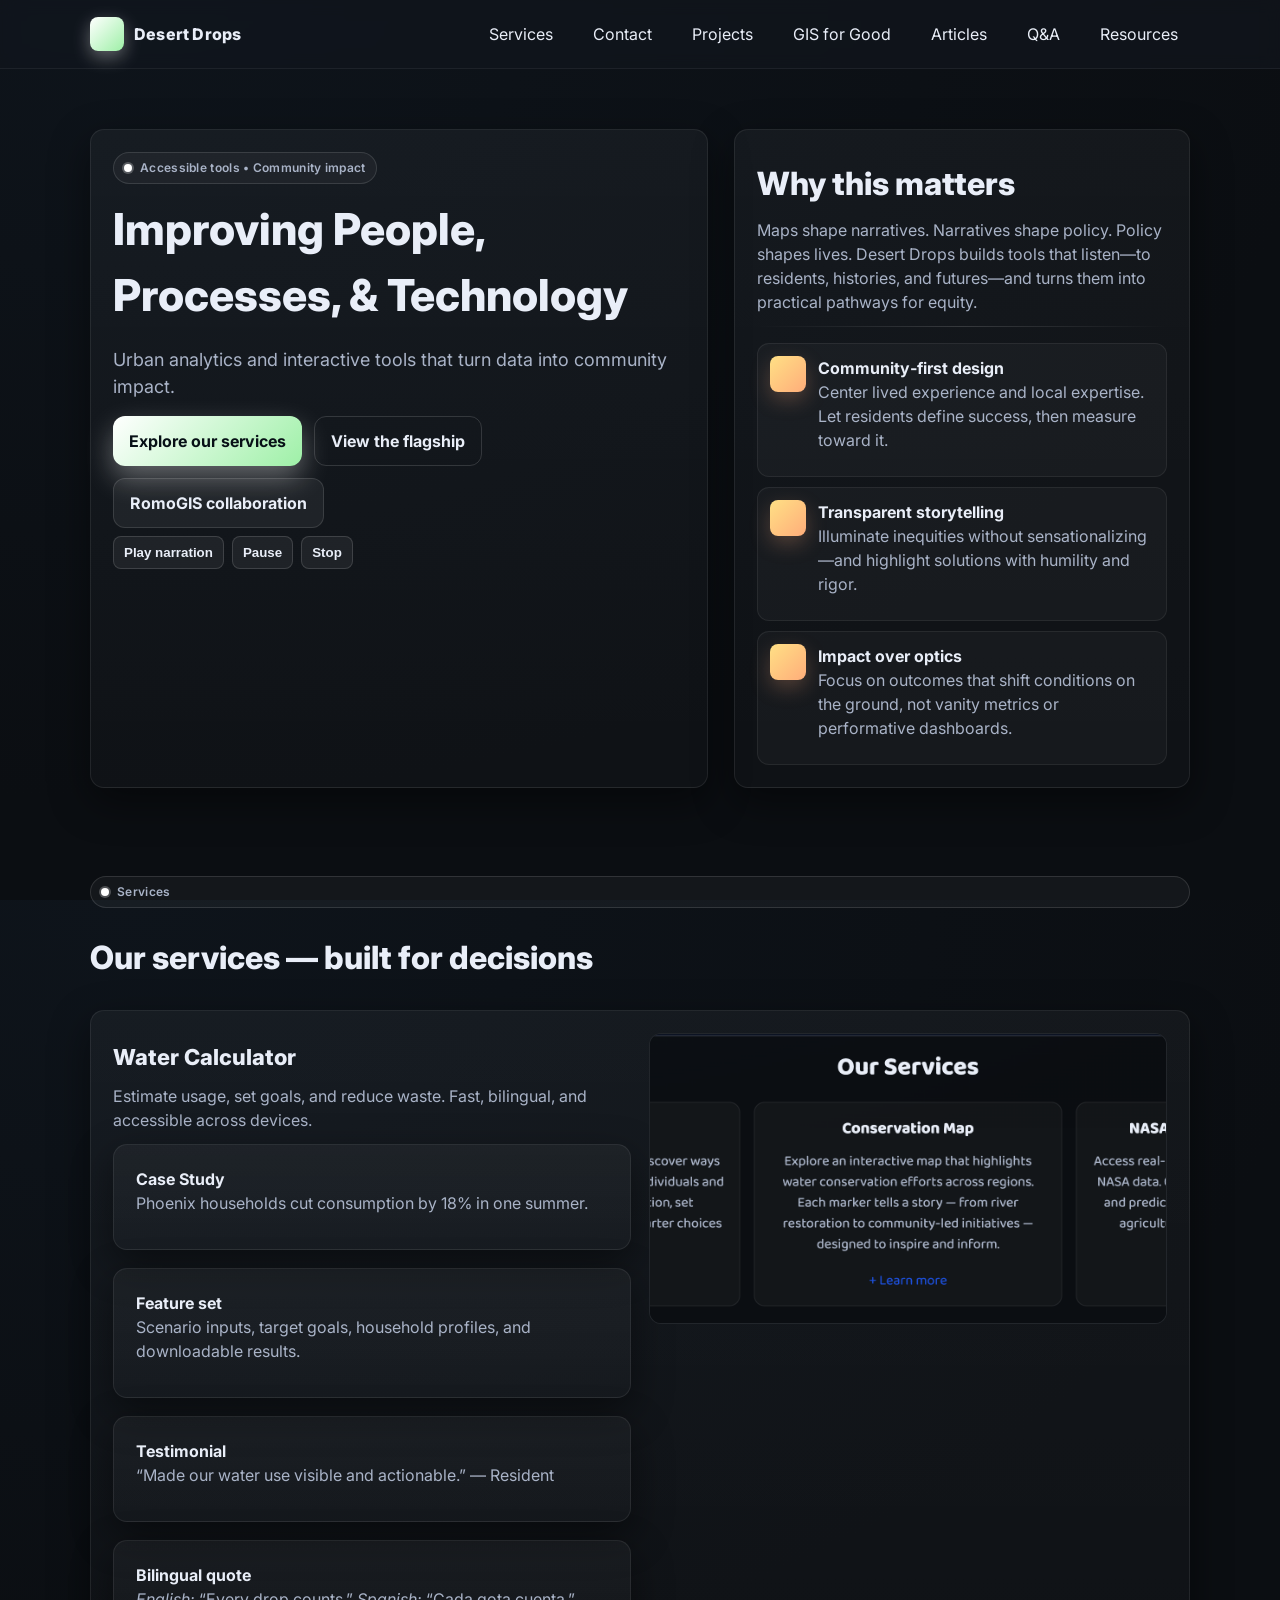
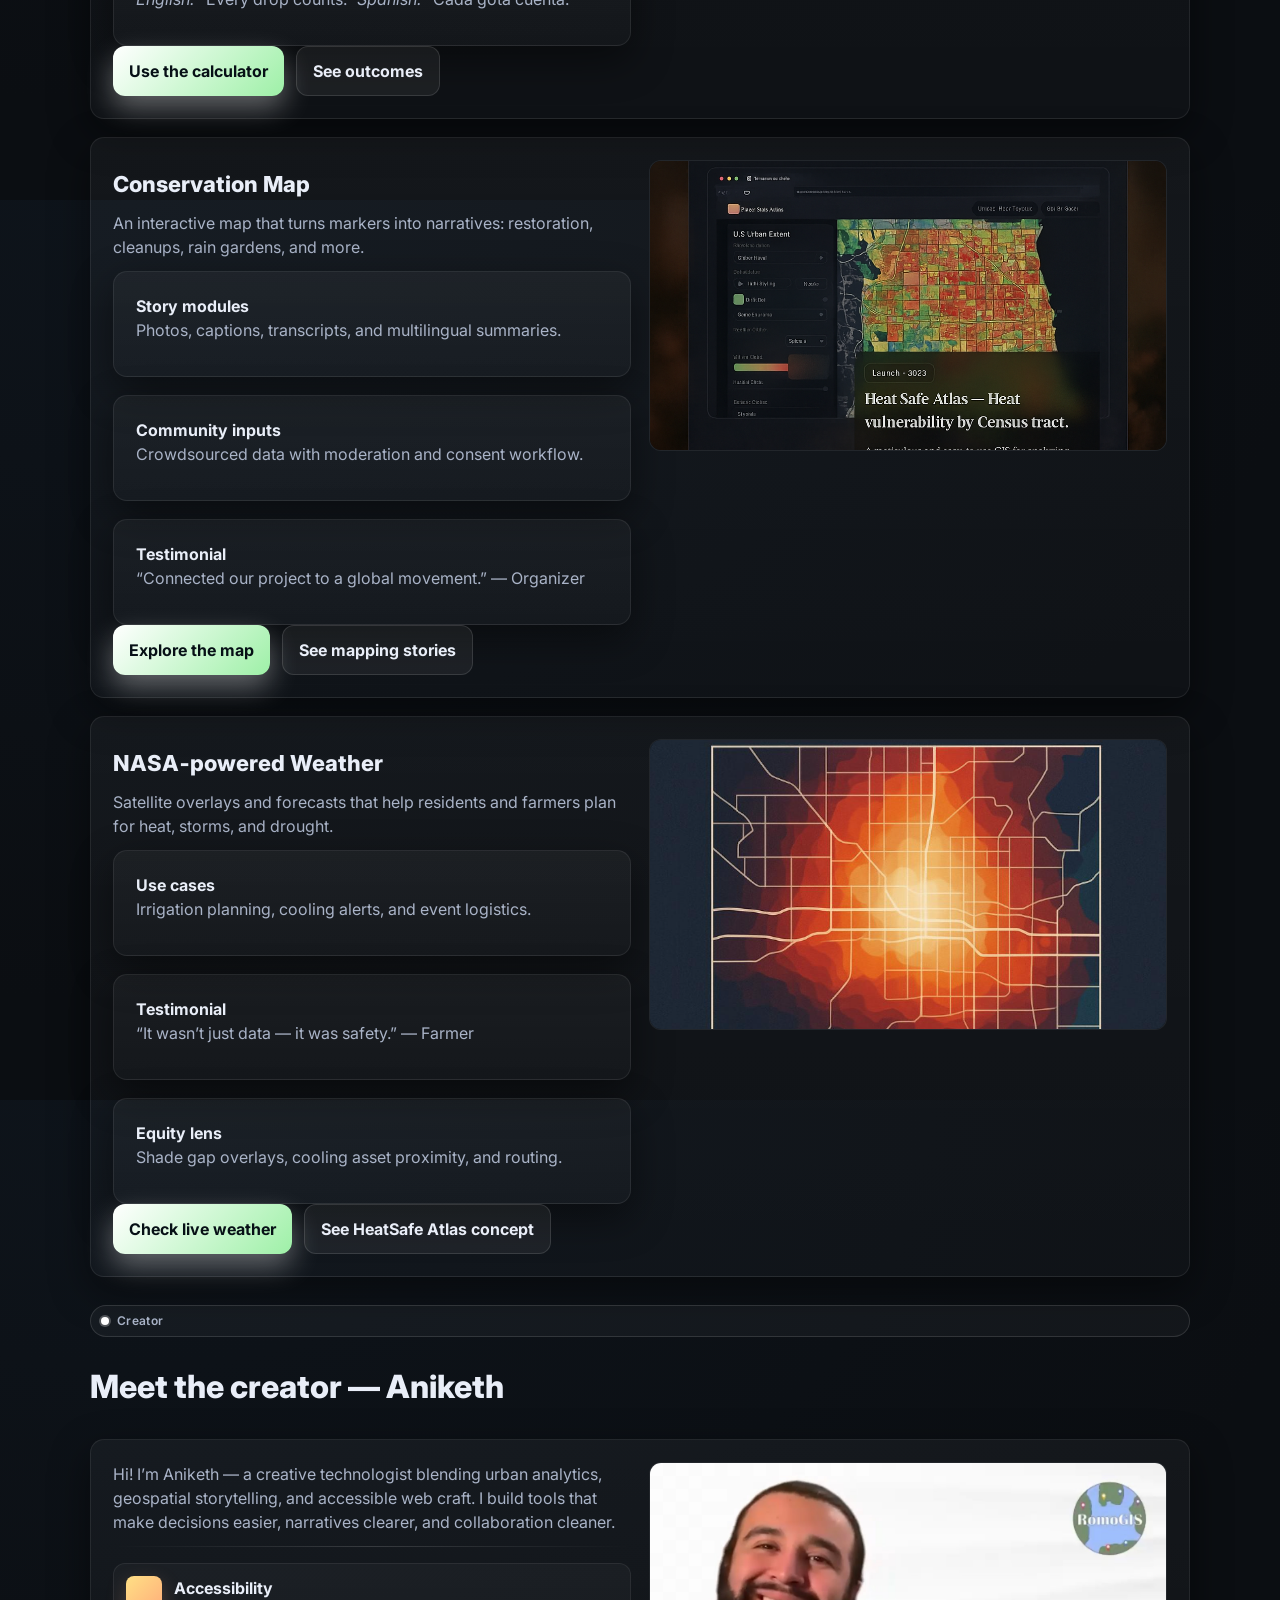
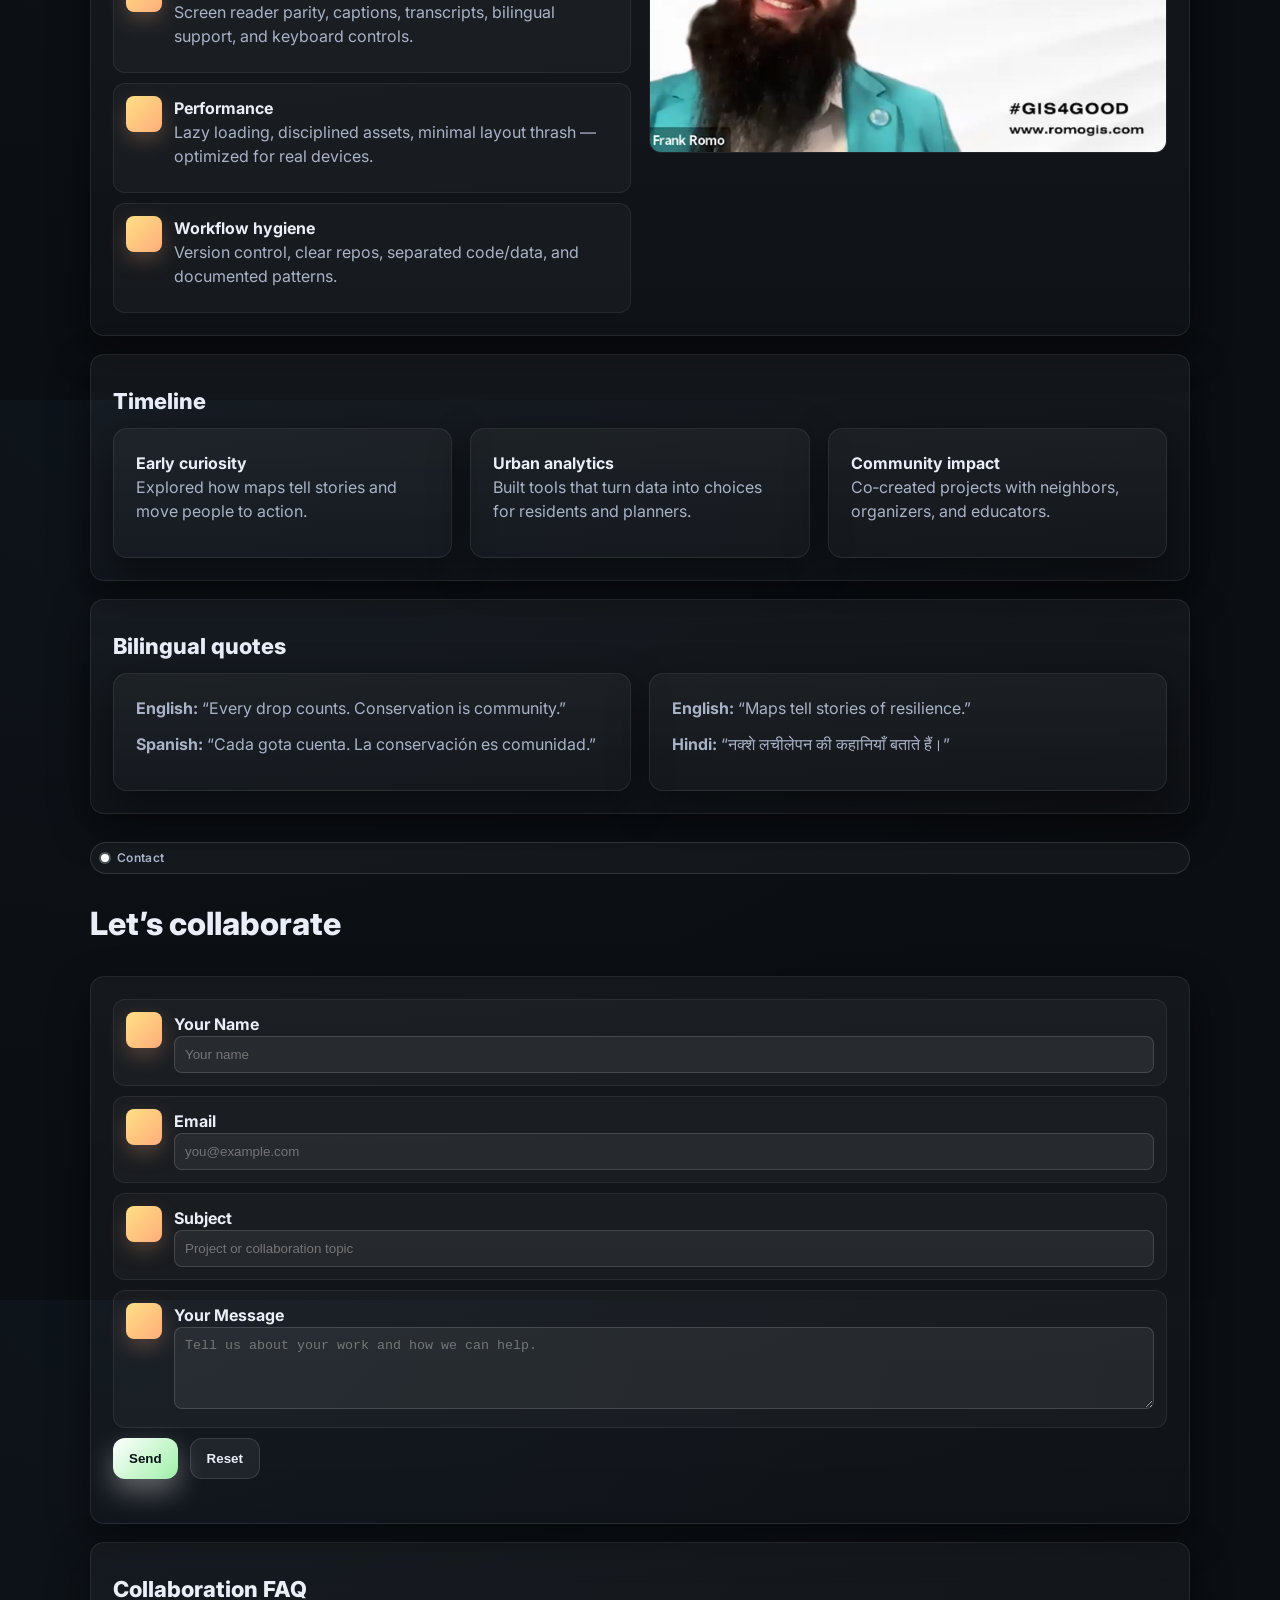
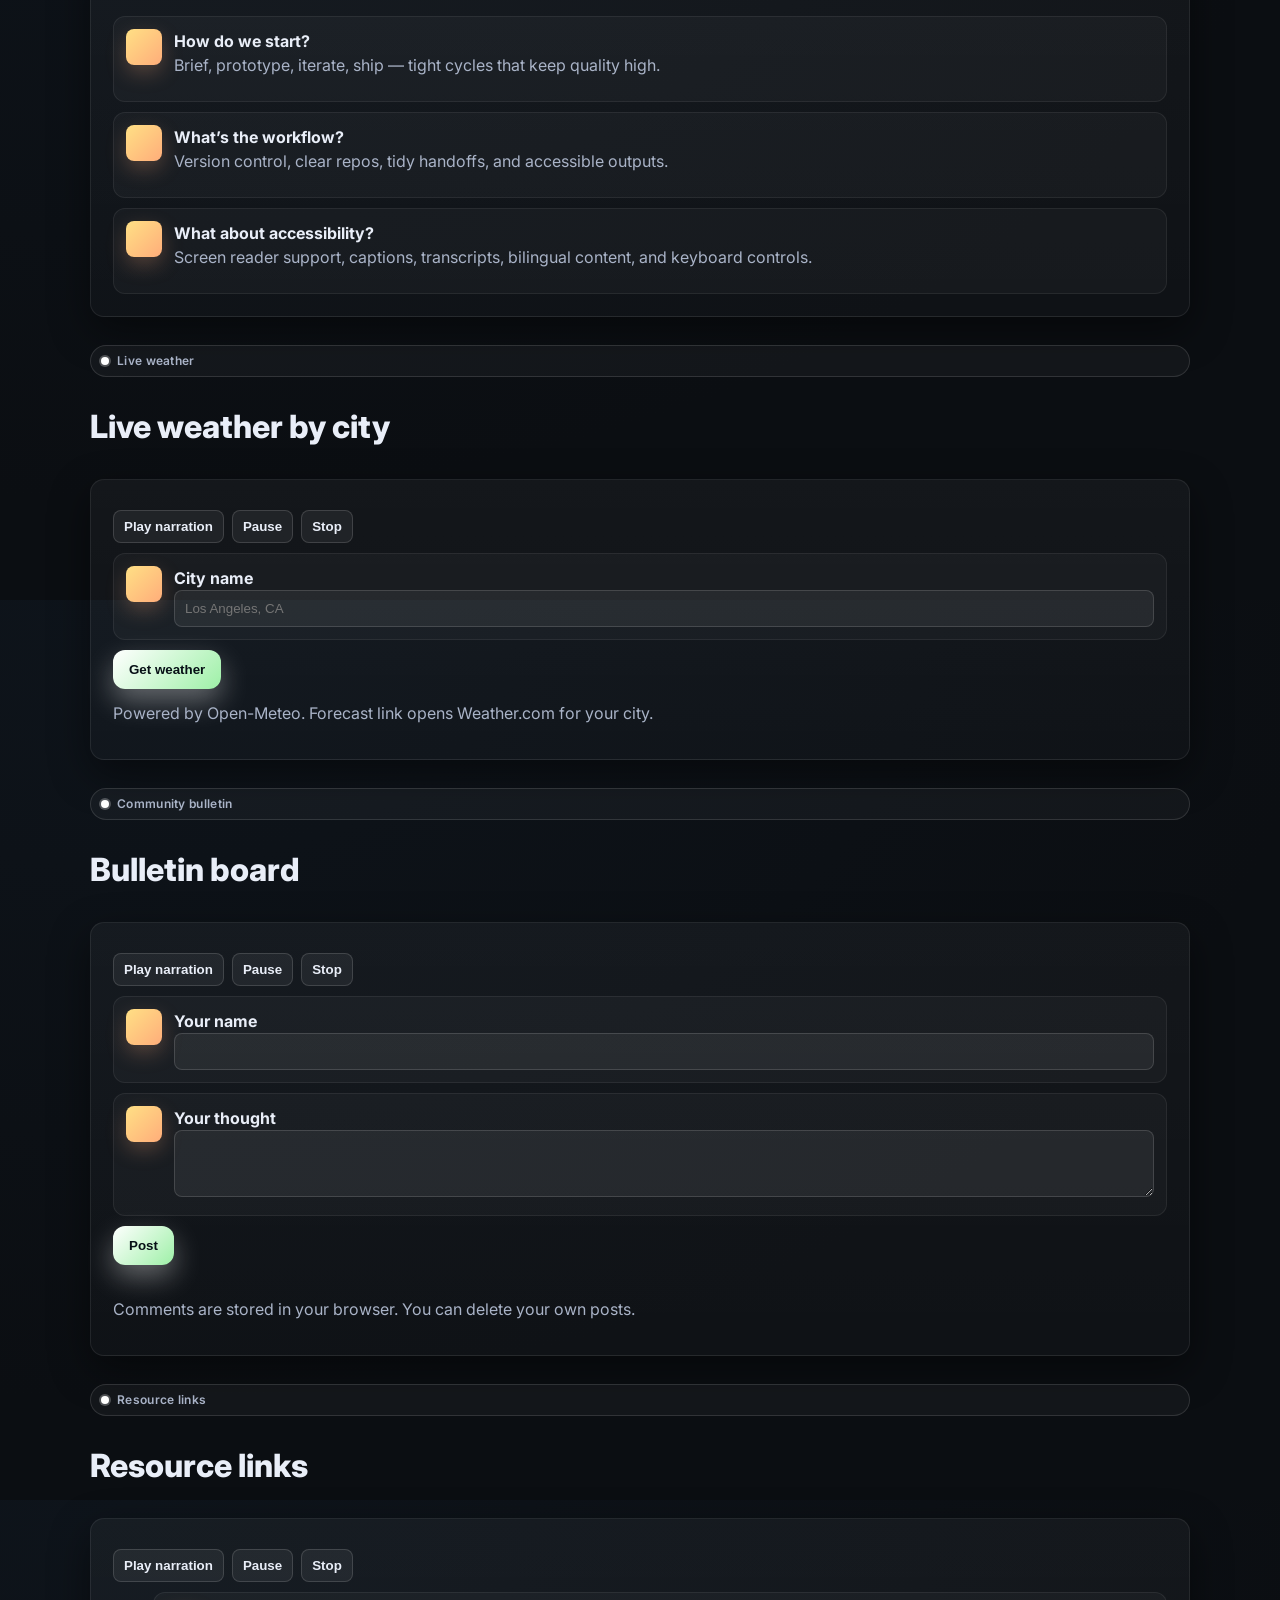
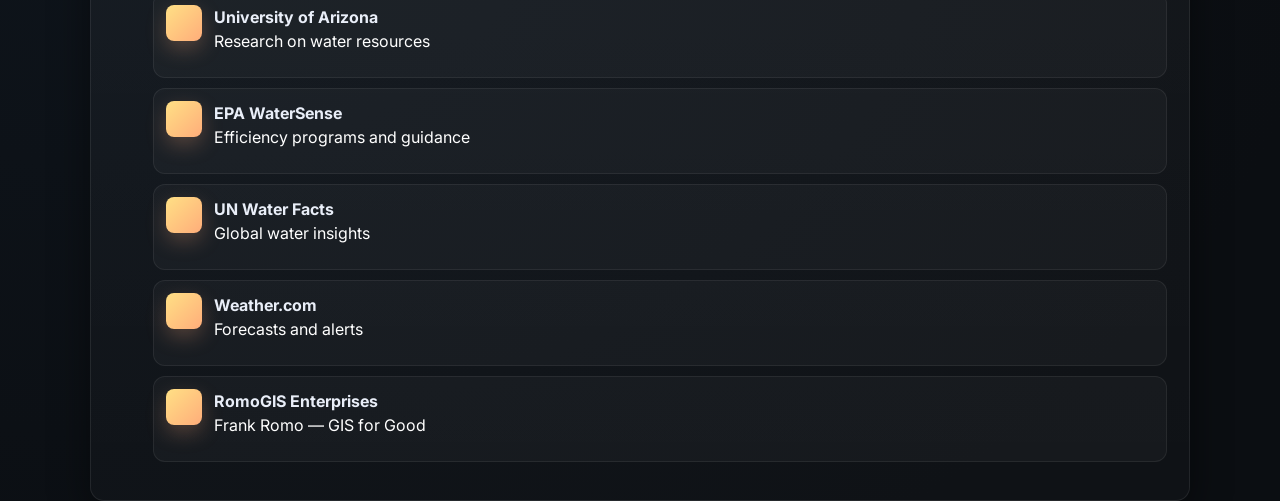
==== commit 8ff1c301: "Update index.html" ====
--- a/public/index.html
+++ b/public/index.html
@@ -1,202 +1,505 @@
 <!DOCTYPE html>
 <html lang="en">
 <head>
+  <!-- Meta -->
   <meta charset="UTF-8"/>
-  <meta name="viewport" content="width=device-width, initial-scale=1"/>
-  <title>Desert Drops — Reviews</title>
-
+  <meta name="viewport" content="width=device-width,initial-scale=1"/>
+  <title>Desert Drops — Urban analytics, maps, and accessible tools</title>
+  <meta name="description" content="Cinematic urban analytics, accessible tools, and community mapping. Water, conservation, NASA weather, and equity storytelling built for real users."/>
+
+  <!-- Fonts (tribute aesthetic) -->
   <link href="https://fonts.googleapis.com/css2?family=Inter:wght@400;600;800&display=swap" rel="stylesheet"/>
 
+  <!-- Styles -->
   <style>
-    :root{
+    :root {
       --bg: #0b0e12;
       --card: #12161d;
       --text: #e9eef8;
       --muted: #a9b3c7;
       --accent: #ffffff;
       --accent-2: #9ef0a7;
+      --danger: #ff6b6b;
       --shadow: 0 14px 40px rgba(0,0,0,0.45);
       --radius: 14px;
       --gap: 18px;
       --container: min(1100px, 92vw);
     }
-    *{ box-sizing:border-box; }
-    body{
-      margin:0;
+
+    * { box-sizing: border-box; }
+    html, body { height: 100%; }
+    body {
+      margin: 0;
       background:
         radial-gradient(1200px 800px at 10% 0%, #0e141b, var(--bg)),
         radial-gradient(1000px 600px at 90% 110%, #0e141b, var(--bg));
-      color:var(--text);
-      font-family: Inter, system-ui, -apple-system, Segoe UI, Roboto, Arial, sans-serif;
-      line-height:1.6;
-    }
-    a{ color:var(--accent); text-decoration:none; }
-    a:hover{ text-decoration:underline; }
-
-    header{
-      position: sticky; top:0; z-index:50;
+      color: var(--text);
+      font-family: Inter, system-ui, -apple-system, Segoe UI, Roboto, "Helvetica Neue", Arial, sans-serif;
+      line-height: 1.5;
+    }
+    a { color: var(--accent); text-decoration: none; }
+    a:hover { text-decoration: underline; }
+
+    /* Header & Nav */
+    header {
+      position: sticky; top: 0; z-index: 40;
       backdrop-filter: saturate(120%) blur(8px);
       background: rgba(18,22,29,0.7);
       border-bottom: 1px solid rgba(255,255,255,0.06);
     }
-    .nav{ display:flex; justify-content:space-between; align-items:center; width:var(--container); margin:0 auto; padding:14px 0; }
-    .brand{ display:flex; align-items:center; gap:10px; font-weight:800; }
-    .brand .logo{ width:34px; height:34px; border-radius:8px; background:linear-gradient(135deg,var(--accent),var(--accent-2)); }
-    .nav-links{ display:flex; gap:16px; flex-wrap:wrap; }
-    .nav-links a{ padding:8px 12px; border-radius:8px; color:var(--text); }
-    .nav-links a:hover{ background:rgba(255,255,255,0.06); }
-    .nav-links .active{ border:1px solid rgba(255,255,255,0.12); }
-
-    .section{ width:var(--container); margin:28px auto; display:grid; gap:var(--gap); }
-    .card{ background:linear-gradient(180deg, rgba(255,255,255,0.04), rgba(255,255,255,0.02)); border:1px solid rgba(255,255,255,0.08); border-radius:var(--radius); box-shadow:var(--shadow); }
-    .pad{ padding:22px; }
-    .title{ font-size:clamp(28px,5vw,44px); font-weight:800; margin:12px 0 10px; }
-    .h2{ font-size:clamp(22px,4vw,32px); font-weight:800; margin:8px 0 10px; }
-    .p{ color:var(--muted); margin:0 0 12px; }
-
-    .grid{ display:grid; gap:18px; grid-template-columns: repeat(auto-fit, minmax(280px, 1fr)); }
-    .review-card{
-      position:relative; overflow:hidden; border-radius:12px;
-      border:1px solid rgba(255,255,255,0.08); background:#0f1319;
-      display:flex; flex-direction:column;
-    }
-    .review-card .pad{ padding:16px; }
-    .name{ font-weight:800; }
-    .meta{ display:flex; gap:8px; flex-wrap:wrap; color:var(--muted); font-size:12px; }
-    .stars{ color:#ffe085; font-weight:800; letter-spacing:1px; }
-    .quote{ color:var(--muted); font-size:14px; margin-top:10px; }
-    .delete-btn{ margin-top:10px; font-size:12px; background:rgba(255,255,255,0.08); border:none; border-radius:8px; padding:6px 10px; color:var(--muted); cursor:pointer; }
-    .delete-btn:hover{ background:rgba(255,255,255,0.15); color:#fff; }
-
-    .footer{ width:var(--container); margin:40px auto 80px; color:var(--muted); display:flex; justify-content:space-between; align-items:center; gap:20px; border-top:1px dashed rgba(255,255,255,0.12); padding-top:18px; }
+    .nav {
+      display: flex; align-items: center; justify-content: space-between;
+      width: var(--container); margin: 0 auto; padding: 14px 0;
+    }
+    .brand { display: flex; align-items: center; gap: 10px; font-weight: 800; letter-spacing: 0.2px; }
+    .brand .logo {
+      width: 34px; height: 34px; border-radius: 8px;
+      background: linear-gradient(135deg, var(--accent), var(--accent-2));
+      box-shadow: 0 6px 18px rgba(255,255,255,0.35);
+    }
+    .brand .text { color: var(--text); font-weight: 800; }
+    .nav-links { display: flex; gap: 16px; flex-wrap: wrap; }
+    .nav-links a {
+      padding: 8px 12px; border-radius: 8px; color: var(--text);
+      transition: background 0.2s ease;
+    }
+    .nav-links a:hover { background: rgba(255,255,255,0.06); }
+
+    /* Cards & layout */
+    .card {
+      background: linear-gradient(180deg, rgba(255,255,255,0.04), rgba(255,255,255,0.02));
+      border: 1px solid rgba(255,255,255,0.08);
+      border-radius: var(--radius);
+      box-shadow: var(--shadow);
+    }
+    .pad { padding: 22px; }
+
+    .section { width: var(--container); margin: 28px auto; display: grid; gap: var(--gap); }
+    .grid-2 { display: grid; grid-template-columns: 1fr 1fr; gap: var(--gap); }
+    .grid-3 { display: grid; grid-template-columns: repeat(3, 1fr); gap: var(--gap); }
+    .grid-auto { display: grid; gap: var(--gap); grid-template-columns: repeat(auto-fit, minmax(280px, 1fr)); }
+
+    .title { font-size: clamp(26px, 5vw, 44px); font-weight: 800; margin: 12px 0 10px; }
+    .lead { color: var(--muted); font-size: clamp(14px, 1.6vw, 18px); margin-bottom: 16px; }
+    .h2 { font-size: clamp(22px, 4vw, 32px); font-weight: 800; margin: 8px 0 10px; }
+    .p { color: var(--muted); margin: 0 0 12px; }
+
+    .tag {
+      display: inline-flex; align-items: center; gap: 8px;
+      padding: 6px 10px; border-radius: 999px;
+      font-size: 12px; font-weight: 600; letter-spacing: 0.3px;
+      color: var(--muted);
+      border: 1px solid rgba(255,255,255,0.12);
+      background: rgba(255,255,255,0.04);
+    }
+    .tag .dot {
+      width: 8px; height: 8px; border-radius: 50%;
+      background: var(--accent);
+      box-shadow: 0 0 0 2px rgba(255,255,255,0.25);
+    }
+
+    .cta-row { display: flex; gap: 12px; flex-wrap: wrap; }
+    .btn {
+      display: inline-flex; align-items: center; gap: 10px;
+      padding: 12px 16px; border-radius: 12px; font-weight: 700;
+      border: 1px solid rgba(255,255,255,0.12);
+      background: rgba(255,255,255,0.06); color: var(--text);
+      transition: transform 0.06s ease, background 0.2s ease, box-shadow 0.2s ease;
+    }
+    .btn:hover { transform: translateY(-1px); background: rgba(255,255,255,0.09); }
+    .btn.primary {
+      background: linear-gradient(135deg, var(--accent), var(--accent-2));
+      color: #071016; border: none;
+      box-shadow: 0 12px 28px rgba(255,255,255,0.35);
+    }
+    .btn.ghost { background: transparent; border: 1px solid rgba(255,255,255,0.14); }
+
+    .list { display: grid; gap: 10px; }
+    .item {
+      display: grid; grid-template-columns: auto 1fr; gap: 12px; align-items: start;
+      padding: 12px; border-radius: 12px;
+      background: rgba(255,255,255,0.03);
+      border: 1px solid rgba(255,255,255,0.07);
+    }
+    .item .icon {
+      width: 36px; height: 36px; border-radius: 8px;
+      background: linear-gradient(135deg, #ffe085, #ffad7a);
+      box-shadow: 0 8px 20px rgba(255,173,122,0.25);
+    }
+
+    /* Media blocks */
+    .media-grid { display: grid; gap: 14px; grid-template-columns: repeat(auto-fit, minmax(240px, 1fr)); }
+    .media {
+      aspect-ratio: 16/9; background: #0f1319;
+      border: 1px solid rgba(255,255,255,0.08);
+      border-radius: 12px; overflow: hidden;
+    }
+    .media iframe, .media video, .media img { width: 100%; height: 100%; display: block; object-fit: cover; }
+
+    /* Hero video container */
+    .hero { position: relative; min-height: 52vh; overflow: hidden; }
+    .hero video { position: absolute; inset: 0; width: 100%; height: 100%; object-fit: cover; opacity: 0.35; }
+    .hero-wrap { position: relative; z-index: 1; width: var(--container); margin: 0 auto; padding: 60px 0; display: grid; grid-template-columns: 1.15fr 0.85fr; gap: 26px; }
+
+    /* Divider */
+    .divider { height: 1px; background: linear-gradient(90deg, transparent, rgba(255,255,255,0.15), transparent); border: none; margin: 10px 0 16px; }
+
+    /* Accessibility helpers */
+    .sr-only { position: absolute !important; width: 1px; height: 1px; padding: 0; margin: -1px; overflow: hidden; clip: rect(0, 0, 0, 0); border: 0; }
+    .tts-controls { display: inline-flex; align-items: center; gap: 8px; margin-top: 8px; }
+    .tts-btn {
+      padding: 8px 10px; border-radius: 8px; border: 1px solid rgba(255,255,255,0.14);
+      background: rgba(255,255,255,0.06); color: var(--text); font-weight: 600;
+    }
+
+    /* Footer */
+    footer {
+      width: var(--container); margin: 40px auto 80px;
+      color: var(--muted);
+      display: flex; justify-content: space-between; align-items: center; gap: 20px;
+      border-top: 1px dashed rgba(255,255,255,0.12);
+      padding-top: 18px;
+    }
+
+    /* Responsive */
+    @media (max-width: 900px) {
+      .hero-wrap { grid-template-columns: 1fr; }
+      .grid-2 { grid-template-columns: 1fr; }
+      .grid-3 { grid-template-columns: 1fr; }
+    }
   </style>
 </head>
 <body>
+  <!-- Header -->
   <header role="banner" aria-label="Primary navigation">
     <div class="nav">
-      <div class="brand" aria-label="Site brand"><div class="logo" aria-hidden="true"></div><a href="index.html" class="text">Desert Drops</a></div>
+      <div class="brand" aria-label="Site brand">
+        <div class="logo" aria-hidden="true"></div>
+        <a href="index.html" class="text">Desert Drops</a>
+      </div>
       <nav class="nav-links" aria-label="Main navigation">
         <a href="services.html">Services</a>
+        <a href="contact.html">Contact</a>
         <a href="projects.html">Projects</a>
         <a href="gis.html">GIS for Good</a>
         <a href="articles.html">Articles</a>
         <a href="qna.html">Q&A</a>
-        <a href="resource.html">Resources</a>
-        <a href="contact.html">Contact</a>
-        <a href="reviews.html" class="active">Reviews</a>
+        <a href="resource.html">Resources</a>  
       </nav>
     </div>
   </header>
 
-  <section class="section" aria-label="Reviews intro">
-    <article class="card pad">
-      <h1 class="title">Reviews that fuel the movement</h1>
-      <p class="p">Real voices, big energy. A finite grid of praise — and space for yours to join in.</p>
-    </article>
-  </section>
-
-  <section class="section" aria-label="Reviews grid">
-    <div class="grid" id="grid"></div>
-  </section>
-
-  <section class="section" aria-label="Leave a review">
-    <article class="card pad">
-      <h2 class="h2">Leave your own review</h2>
-      <form id="reviewForm" class="controls">
-        <input class="input" type="text" id="name" placeholder="Your name" required>
-        <select class="select" id="rating" required>
-          <option value="">Rating</option>
-          <option value="5">★★★★★</option>
-          <option value="4">★★★★☆</option>
-          <option value="3">★★★☆☆</option>
-          <option value="2">★★☆☆☆</option>
-          <option value="1">★☆☆☆☆</option>
-        </select>
-        <input class="input" type="text" id="quote" placeholder="Your thoughts…" required>
-        <button class="btn primary" type="submit">Submit</button>
+  <!-- Hero -->
+  <section class="hero" aria-label="Hero with cinematic background">
+    <video autoplay loop muted playsinline>
+      <source src="assets/lorax.mp4" type="video/mp4"/>
+    </video>
+    <div class="hero-wrap">
+      <article class="card pad" aria-labelledby="hero-title">
+        <span class="tag"><span class="dot"></span>Accessible tools • Community impact</span>
+        <h1 id="hero-title" class="title">Improving People, Processes, & Technology</h1>
+        <p class="lead">Urban analytics and interactive tools that turn data into community impact.</p>
+        <div class="cta-row" role="group" aria-label="Primary actions">
+          <a class="btn primary" href="#services">Explore our services</a>
+          <a class="btn ghost" href="projects.html#featured">View the flagship</a>
+          <a class="btn" href="projects.html#romo-collab">RomoGIS collaboration</a>
+        </div>
+        <div class="tts-controls" aria-label="Text to speech controls">
+          <button class="tts-btn" id="tts-play-hero" aria-label="Play narration">Play narration</button>
+          <button class="tts-btn" id="tts-pause-hero" aria-label="Pause narration">Pause</button>
+          <button class="tts-btn" id="tts-stop-hero" aria-label="Stop narration">Stop</button>
+        </div>
+      </article>
+
+      <aside class="card pad" aria-labelledby="why-matters-title">
+        <h2 id="why-matters-title" class="h2">Why this matters</h2>
+        <p class="p">
+          Maps shape narratives. Narratives shape policy. Policy shapes lives.
+          Desert Drops builds tools that listen—to residents, histories, and futures—and turns them into practical pathways for equity.
+        </p>
+        <hr class="divider"/>
+        <div class="list" aria-label="Core pillars">
+          <div class="item">
+            <div class="icon" aria-hidden="true"></div>
+            <div>
+              <strong>Community‑first design</strong>
+              <p class="p">Center lived experience and local expertise. Let residents define success, then measure toward it.</p>
+            </div>
+          </div>
+          <div class="item">
+            <div class="icon" aria-hidden="true"></div>
+            <div>
+              <strong>Transparent storytelling</strong>
+              <p class="p">Illuminate inequities without sensationalizing—and highlight solutions with humility and rigor.</p>
+            </div>
+          </div>
+          <div class="item">
+            <div class="icon" aria-hidden="true"></div>
+            <div>
+              <strong>Impact over optics</strong>
+              <p class="p">Focus on outcomes that shift conditions on the ground, not vanity metrics or performative dashboards.</p>
+            </div>
+          </div>
+        </div>
+      </aside>
+    </div>
+  </section>
+
+  <!-- Services deep dive -->
+  <section id="services" class="section" aria-labelledby="services-title">
+    <span class="tag"><span class="dot"></span>Services</span>
+    <h2 id="services-title" class="h2">Our services — built for decisions</h2>
+
+    <article class="card pad">
+      <div class="grid-2">
+        <div>
+          <h3 class="h2" style="font-size:22px;">Water Calculator</h3>
+          <p class="p">Estimate usage, set goals, and reduce waste. Fast, bilingual, and accessible across devices.</p>
+          <div class="grid-auto">
+            <article class="card pad"><strong>Case Study</strong><p class="p">Phoenix households cut consumption by 18% in one summer.</p></article>
+            <article class="card pad"><strong>Feature set</strong><p class="p">Scenario inputs, target goals, household profiles, and downloadable results.</p></article>
+            <article class="card pad"><strong>Testimonial</strong><p class="p">“Made our water use visible and actionable.” — Resident</p></article>
+            <article class="card pad"><strong>Bilingual quote</strong><p class="p"><em>English:</em> “Every drop counts.” <em>Spanish:</em> “Cada gota cuenta.”</p></article>
+          </div>
+          <div class="cta-row">
+            <a class="btn primary" href="services.html#water-calculator">Use the calculator</a>
+            <a class="btn" href="projects.html#case-studies">See outcomes</a>
+          </div>
+        </div>
+        <div>
+          <div class="media" aria-label="Water calculator demo">
+            <img src="assets/ye.png" alt="Water calculator mockup"/>
+          </div>
+        </div>
+      </div>
+    </article>
+
+    <article class="card pad">
+      <div class="grid-2">
+        <div>
+          <h3 class="h2" style="font-size:22px;">Conservation Map</h3>
+          <p class="p">An interactive map that turns markers into narratives: restoration, cleanups, rain gardens, and more.</p>
+          <div class="grid-auto">
+            <article class="card pad"><strong>Story modules</strong><p class="p">Photos, captions, transcripts, and multilingual summaries.</p></article>
+            <article class="card pad"><strong>Community inputs</strong><p class="p">Crowdsourced data with moderation and consent workflow.</p></article>
+            <article class="card pad"><strong>Testimonial</strong><p class="p">“Connected our project to a global movement.” — Organizer</p></article>
+          </div>
+          <div class="cta-row">
+            <a class="btn primary" href="services.html#conservation-map">Explore the map</a>
+            <a class="btn" href="projects.html#mapping-extended">See mapping stories</a>
+          </div>
+        </div>
+        <div>
+          <div class="media" aria-label="Conservation map demo">
+            <img src="assets/mem2.png" alt="Conservation map mockup"/>
+          </div>
+        </div>
+      </div>
+    </article>
+
+    <article class="card pad">
+      <div class="grid-2">
+        <div>
+          <h3 class="h2" style="font-size:22px;">NASA‑powered Weather</h3>
+          <p class="p">Satellite overlays and forecasts that help residents and farmers plan for heat, storms, and drought.</p>
+          <div class="grid-auto">
+            <article class="card pad"><strong>Use cases</strong><p class="p">Irrigation planning, cooling alerts, and event logistics.</p></article>
+            <article class="card pad"><strong>Testimonial</strong><p class="p">“It wasn’t just data — it was safety.” — Farmer</p></article>
+            <article class="card pad"><strong>Equity lens</strong><p class="p">Shade gap overlays, cooling asset proximity, and routing.</p></article>
+          </div>
+          <div class="cta-row">
+            <a class="btn primary" href="#weather">Check live weather</a>
+            <a class="btn" href="projects.html#upcoming-2-details">See HeatSafe Atlas concept</a>
+          </div>
+        </div>
+        <div>
+          <div class="media" aria-label="NASA weather demo">
+            <img src="assets/eh.png" alt="NASA weather overlays"/>
+          </div>
+        </div>
+      </div>
+    </article>
+  </section>
+
+  <!-- Meet the creator — extended -->
+  <section id="ceo" class="section" aria-labelledby="ceo-title">
+    <span class="tag"><span class="dot"></span>Creator</span>
+    <h2 id="ceo-title" class="h2">Meet the creator — Aniketh</h2>
+
+    <article class="card pad">
+      <div class="grid-2">
+        <div>
+          <p class="p">
+            Hi! I’m Aniketh — a creative technologist blending urban analytics, geospatial storytelling, and accessible web craft.
+            I build tools that make decisions easier, narratives clearer, and collaboration cleaner.
+          </p>
+          <hr class="divider"/>
+          <div class="list" aria-label="Creator pillars">
+            <div class="item"><div class="icon" aria-hidden="true"></div><div><strong>Accessibility</strong><p class="p">Screen reader parity, captions, transcripts, bilingual support, and keyboard controls.</p></div></div>
+            <div class="item"><div class="icon" aria-hidden="true"></div><div><strong>Performance</strong><p class="p">Lazy loading, disciplined assets, minimal layout thrash — optimized for real devices.</p></div></div>
+            <div class="item"><div class="icon" aria-hidden="true"></div><div><strong>Workflow hygiene</strong><p class="p">Version control, clear repos, separated code/data, and documented patterns.</p></div></div>
+          </div>
+        </div>
+        <div>
+          <div class="media" aria-label="Creator portrait or project collage">
+            <img src="assets/wh.jpeg" alt="Community workshop and project collage"/>
+          </div>
+        </div>
+      </div>
+    </article>
+
+    <article class="card pad" aria-label="Creator timeline">
+      <h3 class="h2" style="font-size:22px;">Timeline</h3>
+      <div class="grid-auto">
+        <article class="card pad"><strong>Early curiosity</strong><p class="p">Explored how maps tell stories and move people to action.</p></article>
+        <article class="card pad"><strong>Urban analytics</strong><p class="p">Built tools that turn data into choices for residents and planners.</p></article>
+        <article class="card pad"><strong>Community impact</strong><p class="p">Co‑created projects with neighbors, organizers, and educators.</p></article>
+      </div>
+    </article>
+
+    <article class="card pad" aria-label="Bilingual quotes">
+      <h3 class="h2" style="font-size:22px;">Bilingual quotes</h3>
+      <div class="grid-auto">
+        <article class="card pad"><p class="p"><strong>English:</strong> “Every drop counts. Conservation is community.”</p><p class="p"><strong>Spanish:</strong> “Cada gota cuenta. La conservación es comunidad.”</p></article>
+        <article class="card pad"><p class="p"><strong>English:</strong> “Maps tell stories of resilience.”</p><p class="p"><strong>Hindi:</strong> “नक्शे लचीलेपन की कहानियाँ बताते हैं।”</p></article>
+      </div>
+    </article>
+  </section>
+
+  <!-- Contact -->
+  <section id="contact" class="section" aria-labelledby="contact-title">
+    <span class="tag"><span class="dot"></span>Contact</span>
+    <h2 id="contact-title" class="h2">Let’s collaborate</h2>
+    <article class="card pad">
+      <form id="contactForm" class="list" aria-label="Contact form">
+        <label class="item" for="contactName">
+          <div class="icon" aria-hidden="true"></div>
+          <div>
+            <strong>Your Name</strong>
+            <input id="contactName" name="name" type="text" placeholder="Your name" aria-required="true"
+                   style="width:100%;padding:10px;border-radius:8px;border:1px solid rgba(255,255,255,0.14);background:rgba(255,255,255,0.06);color:var(--text);" />
+          </div>
+        </label>
+        <label class="item" for="contactEmail">
+          <div class="icon" aria-hidden="true"></div>
+          <div>
+            <strong>Email</strong>
+            <input id="contactEmail" name="email" type="email" placeholder="you@example.com" aria-required="true"
+                   style="width:100%;padding:10px;border-radius:8px;border:1px solid rgba(255,255,255,0.14);background:rgba(255,255,255,0.06);color:var(--text);" />
+          </div>
+        </label>
+        <label class="item" for="contactSubject">
+          <div class="icon" aria-hidden="true"></div>
+          <div>
+            <strong>Subject</strong>
+            <input id="contactSubject" name="subject" type="text" placeholder="Project or collaboration topic" aria-required="true"
+                   style="width:100%;padding:10px;border-radius:8px;border:1px solid rgba(255,255,255,0.14);background:rgba(255,255,255,0.06);color:var(--text);" />
+          </div>
+        </label>
+        <label class="item" for="contactMessage">
+          <div class="icon" aria-hidden="true"></div>
+          <div>
+            <strong>Your Message</strong>
+            <textarea id="contactMessage" name="message" rows="4" placeholder="Tell us about your work and how we can help."
+                      style="width:100%;padding:10px;border-radius:8px;border:1px solid rgba(255,255,255,0.14);background:rgba(255,255,255,0.06);color:var(--text);"></textarea>
+          </div>
+        </label>
+        <div class="cta-row">
+          <button type="submit" class="btn primary">Send</button>
+          <button type="reset" class="btn">Reset</button>
+        </div>
+        <div id="contactStatus" class="p" aria-live="polite"></div>
       </form>
     </article>
-  </section>
-
-  <footer class="footer" role="contentinfo">
-    <div>© 2025 • Desert Drops Studio — Reviews</div>
-    <div><a href="#top" onclick="window.scrollTo({top:0,behavior:'smooth'})">Back to top</a></div>
-  </footer>
-
-  <script>
-    // Seed reviews — finite, human voices
-    const seed = [
-      { id:'r1', name:'Aisha R.', rating:5, date:'2025-11-02', quote:'Built with heart and rigor. The site feels alive — fast, accessible, and human.' },
-      { id:'r2', name:'Marco P.', rating:5, date:'2025-10-28', quote:'Conservation map made me cry. It honors people, not just pins.' },
-      { id:'r3', name:'Priya S.', rating:4, date:'2025-10-09', quote:'NASA weather is clean and useful. I check it daily before bike commutes.' },
-      { id:'r4', name:'Nate C.', rating:5, date:'2025-09-21', quote:'Equity playbook is the blueprint I wish we had years ago.' },
-      { id:'r5', name:'Lina M.', rating:5, date:'2025-09-02', quote:'It’s not a product — it’s a movement. Every page respects the reader.' },
-      { id:'r6', name:'Omar J.', rating:4, date:'2025-08-15', quote:'Performance is insane. Loads instantly even on my old phone.' },
-      { id:'r7', name:'Aria K.', rating:5, date:'2025-07-12', quote:'Accessibility isn’t an afterthought here; it leads.' },
-      { id:'r8', name:'Diego V.', rating:4, date:'2025-06-30', quote:'Maps that listen first — finally.' },
-      { id:'r9', name:'Noor Y.', rating:5, date:'2025-06-10', quote:'The water calculator changed our daily routines.' },
-      { id:'r10', name:'Kai W.', rating:3, date:'2025-05-25', quote:'Heat-safe overlays we can actually use.' }
-    ];
-
-    let reviews = [...seed];
-
-    const grid = document.getElementById('grid');
-    const form = document.getElementById('reviewForm');
-    const nameInput = document.getElementById('name');
-    const ratingInput = document.getElementById('rating');
-    const quoteInput = document.getElementById('quote');
-
-    function stars(n){
-      return '★★★★★'.slice(0,n) + '☆☆☆☆☆'.slice(0,5-n);
-    }
-
-    function cardHTML(r){
-      const deleteBtn = r.id.startsWith('u')
-        ? `<button class="delete-btn" aria-label="Delete your review" data-id="${r.id}">Delete</button>`
-        : '';
-      return `
-        <article class="review-card" id="${r.id}">
-          <div class="pad">
-            <div class="meta"><span class="name">${r.name}</span> • <span>${r.date}</span></div>
-            <div class="stars" aria-label="${r.rating} out of 5 stars">${stars(r.rating)}</div>
-            <p class="quote">“${r.quote}”</p>
-            ${deleteBtn}
-          </div>
-        </article>
-      `;
-    }
-
-    function render(list){
-      grid.innerHTML = list.map(cardHTML).join('');
-    }
-
-    // Initial render
-    render(reviews);
-
-    // Add new review (1–5 stars), mark user reviews with 'u' id so only they get delete
-    form.addEventListener('submit', (e) => {
-      e.preventDefault();
-      const name = nameInput.value.trim();
-      const rating = parseInt(ratingInput.value, 10);
-      const quote = quoteInput.value.trim();
-      if (!name || !quote || !(rating >= 1 && rating <= 5)) return;
-
-      const date = new Date().toISOString().slice(0,10);
-      const newReview = { id:'u'+Date.now(), name, rating, date, quote };
-      reviews.push(newReview);
-      render(reviews);
-      form.reset();
-      nameInput.focus();
-    });
-
-    // Delegated delete: only user-submitted reviews have a delete button
-    grid.addEventListener('click', (e) => {
-      const btn = e.target.closest('.delete-btn');
-      if (!btn) return;
-      const id = btn.getAttribute('data-id');
-      reviews = reviews.filter(r => r.id !== id);
-      render(reviews);
-    });
-  </script>
-</body>
-</html>
+
+    <article class="card pad" aria-label="Collaboration FAQ">
+      <h3 class="h2" style="font-size:22px;">Collaboration FAQ</h3>
+      <div class="list">
+        <div class="item"><div class="icon" aria-hidden="true"></div><div><strong>How do we start?</strong><p class="p">Brief, prototype, iterate, ship — tight cycles that keep quality high.</p></div></div>
+        <div class="item"><div class="icon" aria-hidden="true"></div><div><strong>What’s the workflow?</strong><p class="p">Version control, clear repos, tidy handoffs, and accessible outputs.</p></div></div>
+        <div class="item"><div class="icon" aria-hidden="true"></div><div><strong>What about accessibility?</strong><p class="p">Screen reader support, captions, transcripts, bilingual content, and keyboard controls.</p></div></div>
+      </div>
+    </article>
+  </section>
+
+  <!-- Weather -->
+  <section id="weather" class="section" aria-labelledby="weather-title">
+    <span class="tag"><span class="dot"></span>Live weather</span>
+    <h2 id="weather-title" class="h2">Live weather by city</h2>
+    <article class="card pad">
+      <div class="tts-controls" aria-label="Weather TTS controls">
+        <button class="tts-btn" id="tts-play-weather">Play narration</button>
+        <button class="tts-btn" id="tts-pause-weather">Pause</button>
+        <button class="tts-btn" id="tts-stop-weather">Stop</button>
+      </div>
+      <form id="weatherForm" aria-describedby="weatherResult" class="list" style="margin-top:10px;">
+        <label class="item" for="cityInput">
+          <div class="icon" aria-hidden="true"></div>
+          <div>
+            <strong>City name</strong>
+            <input type="text" id="cityInput" placeholder="Los Angeles, CA" required
+                   style="width:100%;padding:10px;border-radius:8px;border:1px solid rgba(255,255,255,0.14);background:rgba(255,255,255,0.06);color:var(--text);" />
+          </div>
+        </label>
+        <div class="cta-row">
+          <button type="submit" class="btn primary">Get weather</button>
+        </div>
+      </form>
+      <div id="weatherResult" class="p" aria-live="polite" style="margin-top:8px;"></div>
+      <p class="p">Powered by Open-Meteo. Forecast link opens Weather.com for your city.</p>
+    </article>
+  </section>
+
+  <!-- Bulletin -->
+  <section id="bulletin" class="section" aria-labelledby="bulletin-title">
+    <span class="tag"><span class="dot"></span>Community bulletin</span>
+    <h2 id="bulletin-title" class="h2">Bulletin board</h2>
+    <article class="card pad">
+      <div class="tts-controls" aria-label="Bulletin TTS controls">
+        <button class="tts-btn" id="tts-play-bulletin">Play narration</button>
+        <button class="tts-btn" id="tts-pause-bulletin">Pause</button>
+        <button class="tts-btn" id="tts-stop-bulletin">Stop</button>
+      </div>
+      <form id="commentForm" aria-describedby="commentList" class="list" style="margin-top:10px;">
+        <label class="item" for="commentAuthor">
+          <div class="icon" aria-hidden="true"></div>
+          <div>
+            <strong>Your name</strong>
+            <input type="text" id="commentAuthor" required
+                   style="width:100%;padding:10px;border-radius:8px;border:1px solid rgba(255,255,255,0.14);background:rgba(255,255,255,0.06);color:var(--text);" />
+          </div>
+        </label>
+        <label class="item" for="commentText">
+          <div class="icon" aria-hidden="true"></div>
+          <div>
+            <strong>Your thought</strong>
+            <textarea id="commentText" rows="3" required
+                      style="width:100%;padding:10px;border-radius:8px;border:1px solid rgba(255,255,255,0.14);background:rgba(255,255,255,0.06);color:var(--text);"></textarea>
+          </div>
+        </label>
+        <div class="cta-row"><button type="submit" class="btn primary">Post</button></div>
+      </form>
+      <ul id="commentList" class="list" style="list-style:none; padding:0;"></ul>
+      <p class="p">Comments are stored in your browser. You can delete your own posts.</p>
+    </article>
+  </section>
+
+  <!-- Resources -->
+  <section id="resources" class="section" aria-labelledby="resources-title">
+    <span class="tag"><span class="dot"></span>Resource links</span>
+    <h2 id="resources-title" class="h2">Resource links</h2>
+    <article class="card pad">
+      <div class="tts-controls" aria-label="Resources TTS controls">
+        <button class="tts-btn" id="tts-play-resources">Play narration</button>
+        <button class="tts-btn" id="tts-pause-resources">Pause</button>
+        <button class="tts-btn" id="tts-stop-resources">Stop</button>
+      </div>
+      <ul class="list" style="margin-top:10px;">
+        <li class="item"><div class="icon" aria-hidden="true"></div><div><strong>University of Arizona</strong><p class="p"><a href="https://wrrc.arizona.edu/" target="_blank" rel="noopener">Research on water resources</a></p></div></li>
+        <li class="item"><div class="icon" aria-hidden="true"></div><div><strong>EPA WaterSense</strong><p class="p"><a href="https://www.epa.gov/watersense" target="_blank" rel="noopener">Efficiency programs and guidance</a></p></div></li>
+        <li class="item"><div class="icon" aria-hidden="true"></div><div><strong>UN Water Facts</strong><p class="p"><a href="https://www.unwater.org/water-facts" target="_blank" rel="noopener">Global water insights</a></p></div></li>
+        <li class="item"><div class="icon" aria-hidden="true"></div><div><strong>Weather.com</strong><p class="p"><a href="https://www.weather.com" target="_blank" rel="noopener">Forecasts and alerts</a></p></div></li>
+        <li class="item"><div class="icon" aria-hidden="true"></div><div><strong>RomoGIS Enterprises</strong><p class="p"><a href="https://romogis.com" target="_blank" rel="noopener">Frank Romo — GIS for Good</a></p></div></li>
+      </ul>
+    </article>
+  </section>
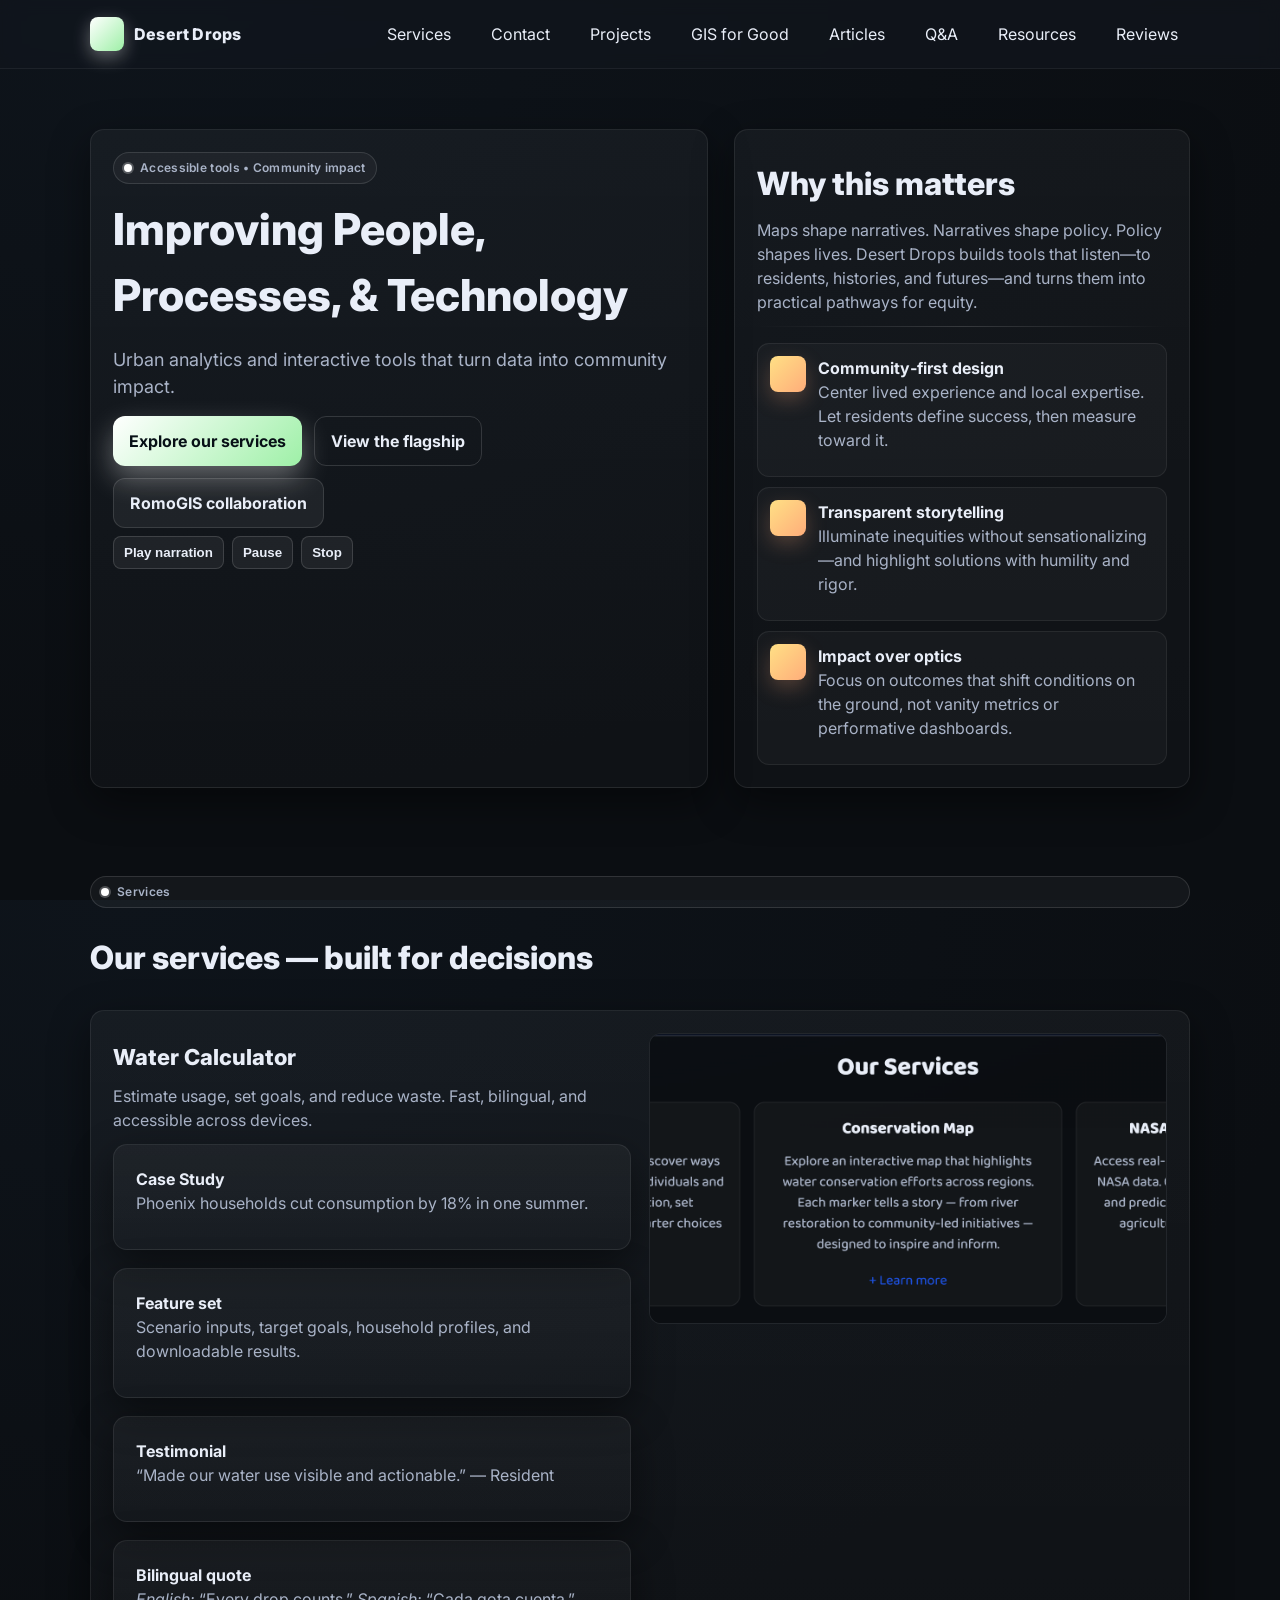
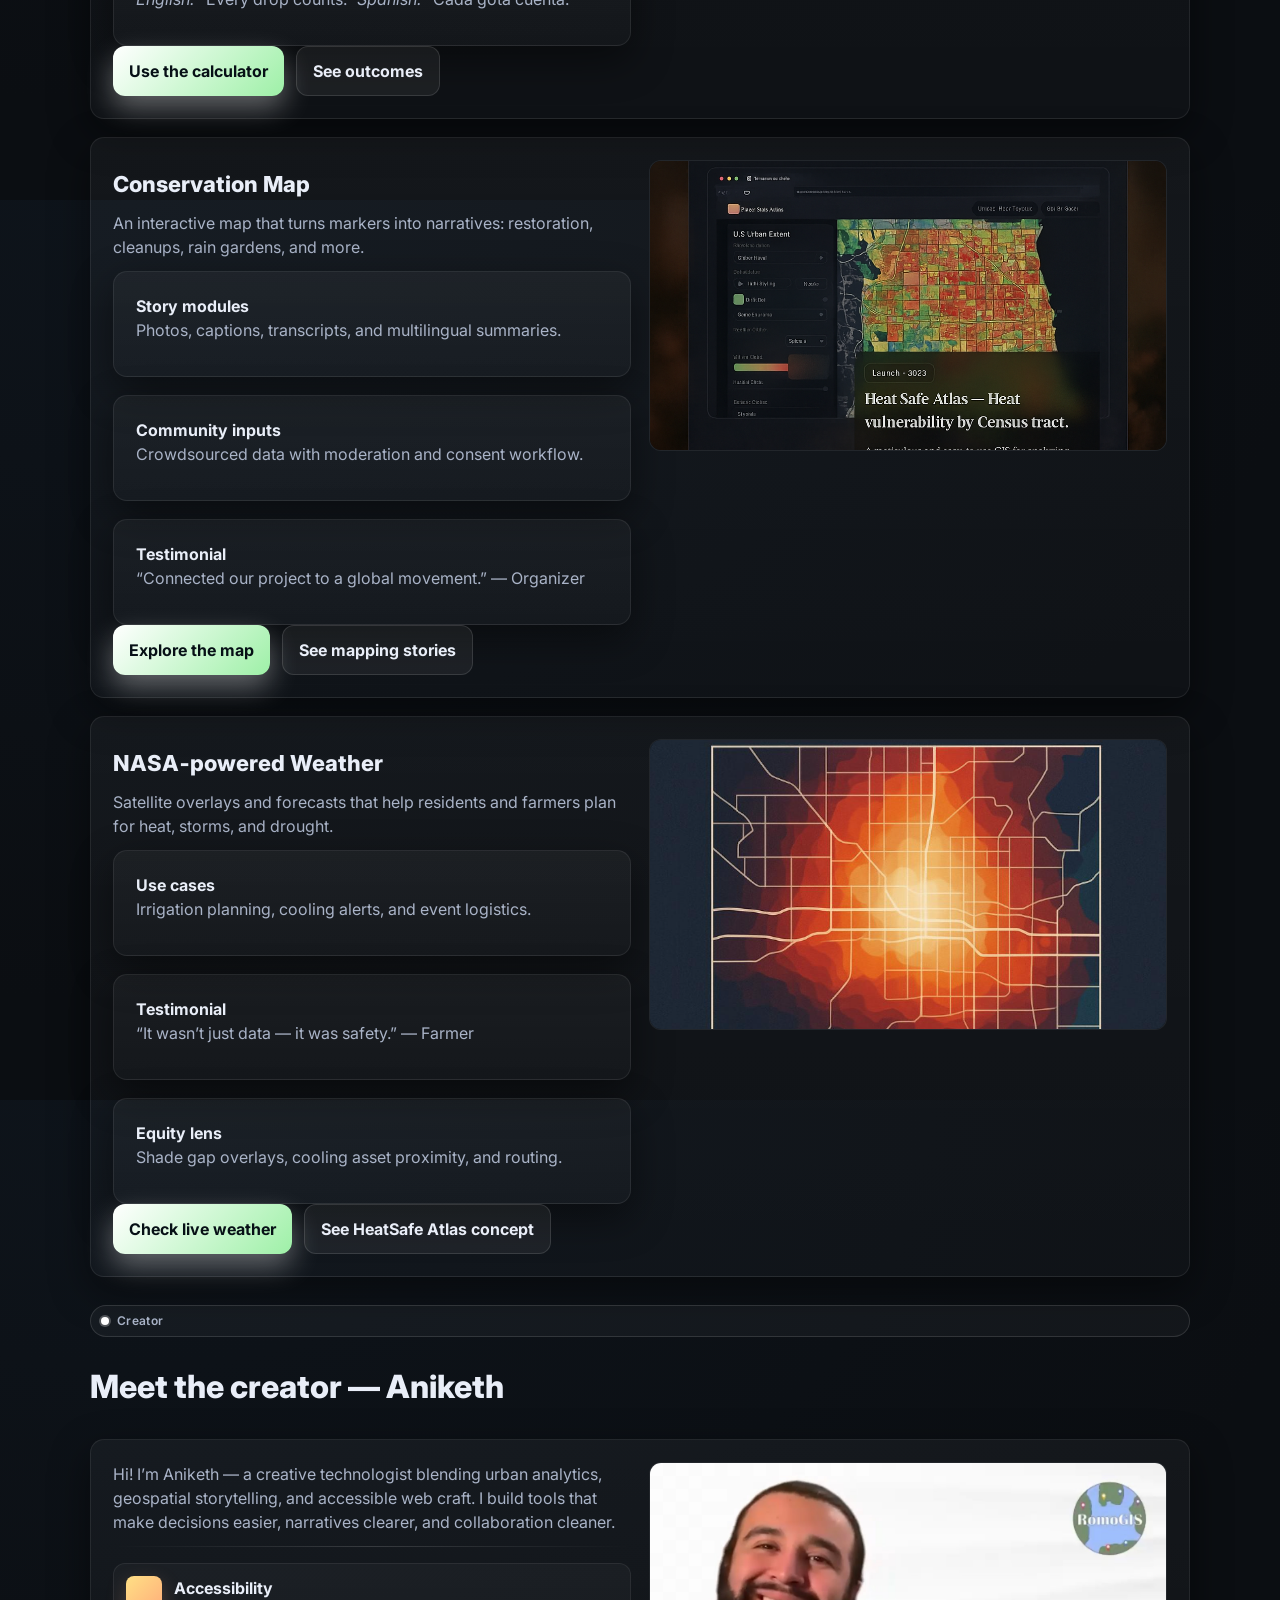
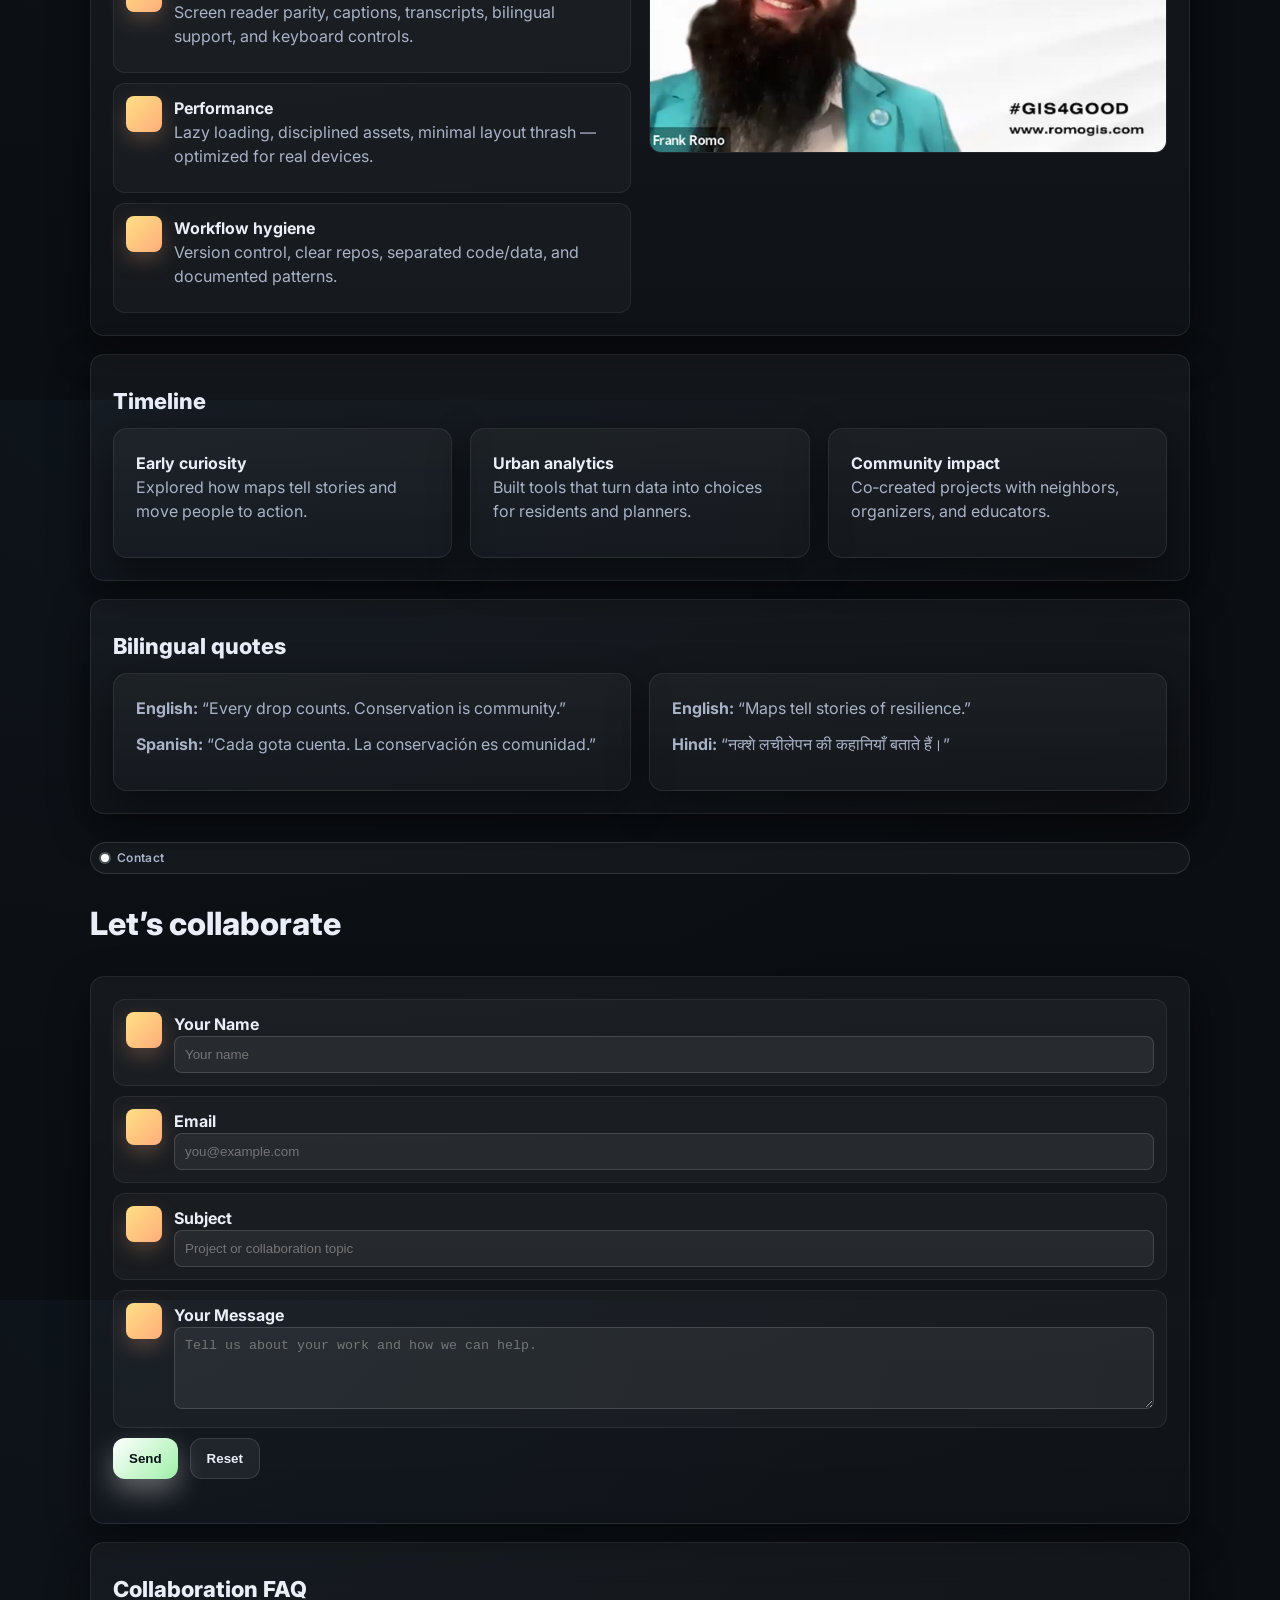
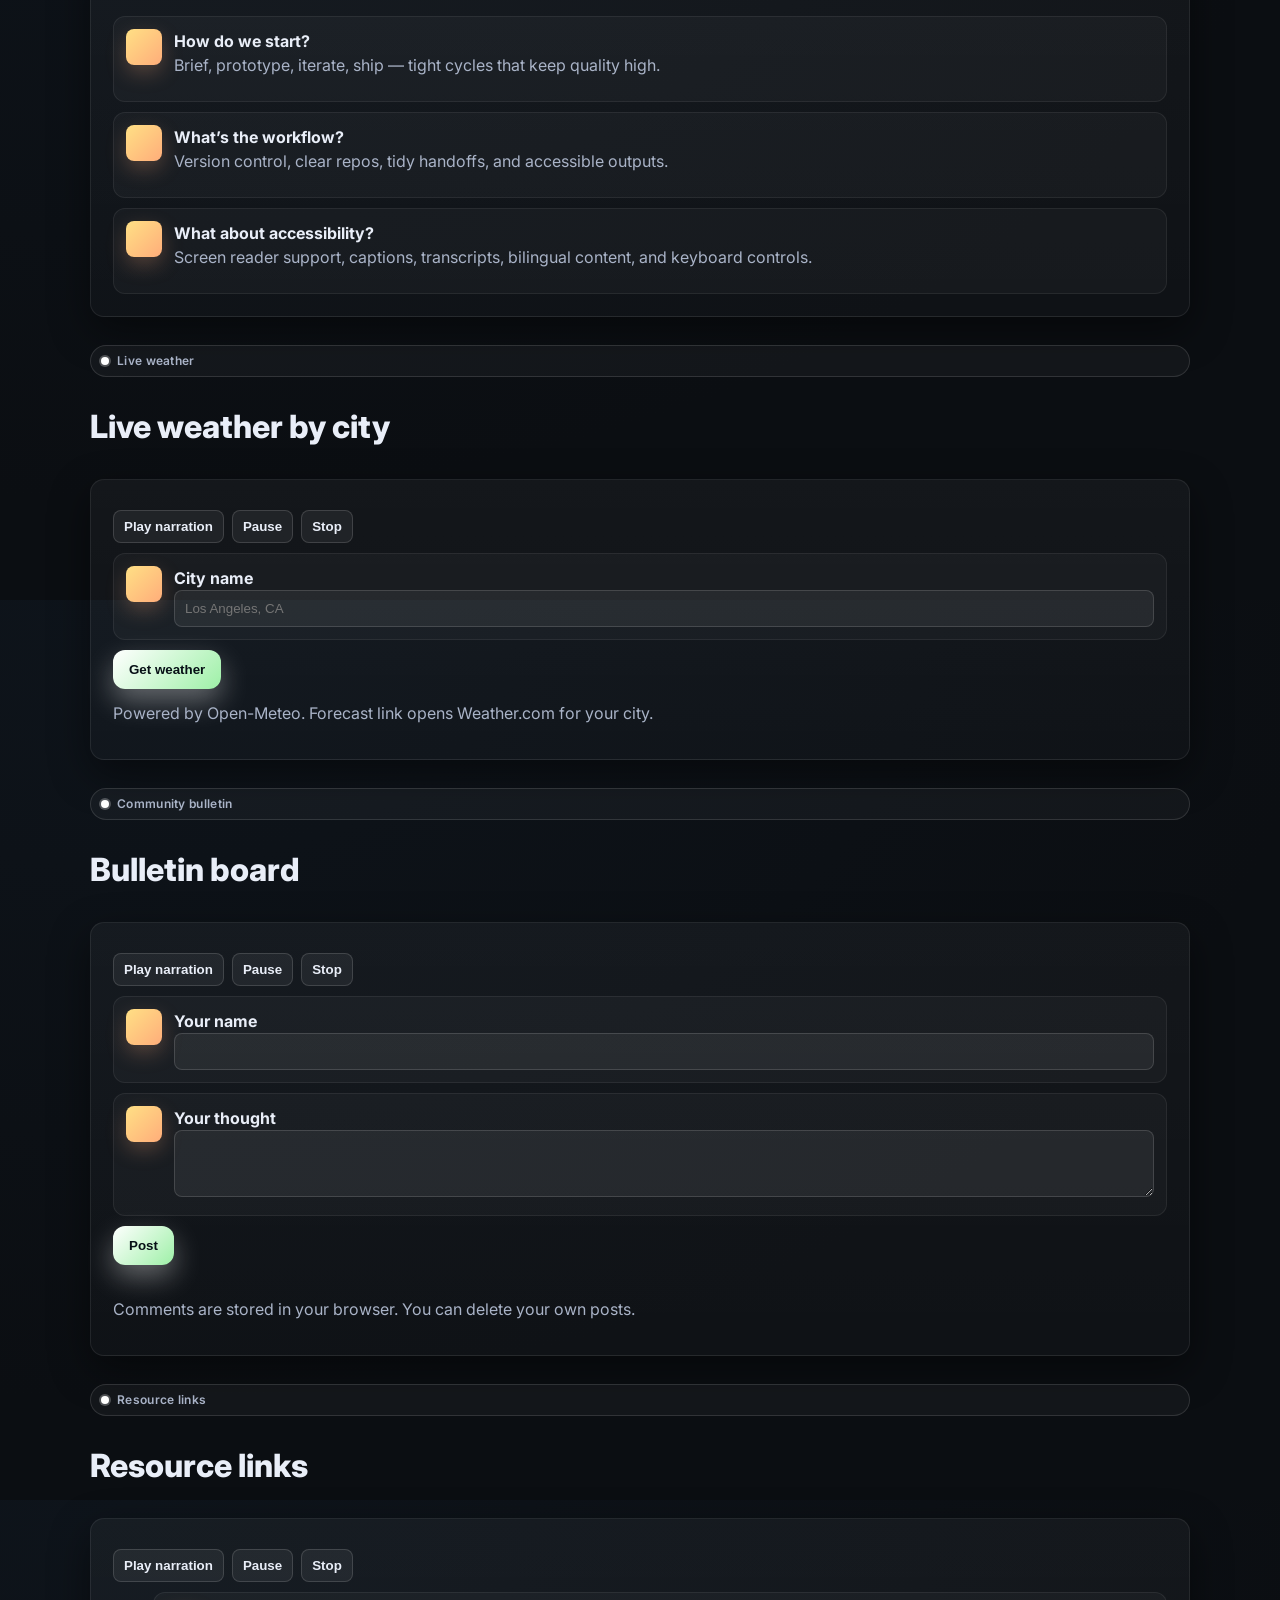
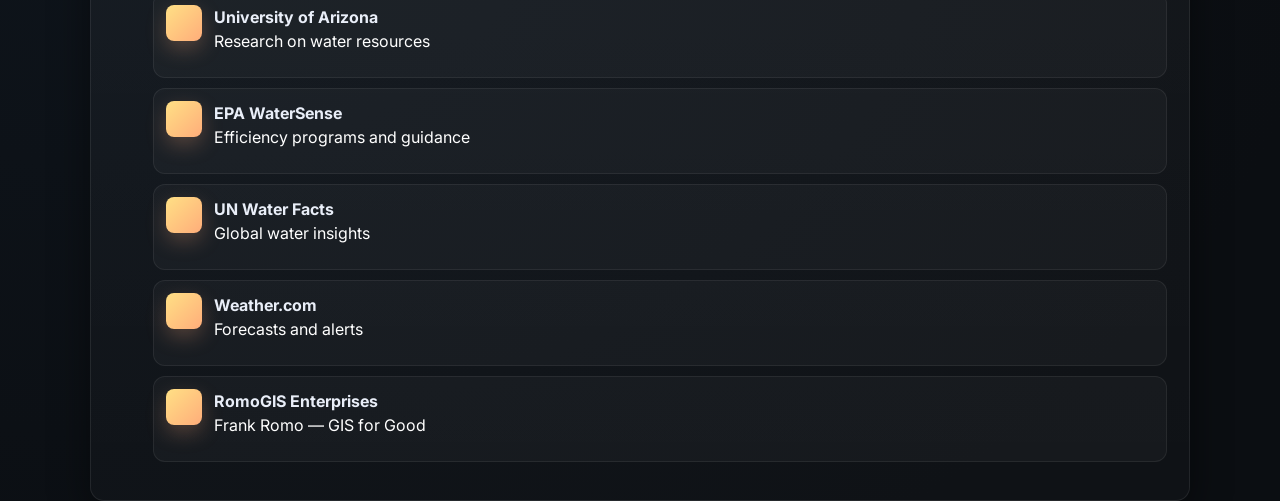
==== commit b93970fd: "Update index.html" ====
--- a/public/index.html
+++ b/public/index.html
@@ -184,7 +184,8 @@
         <a href="gis.html">GIS for Good</a>
         <a href="articles.html">Articles</a>
         <a href="qna.html">Q&A</a>
-        <a href="resource.html">Resources</a>  
+        <a href="resource.html">Resources</a>
+        <a href="reviews.html">Reviews</a>
       </nav>
     </div>
   </header>
